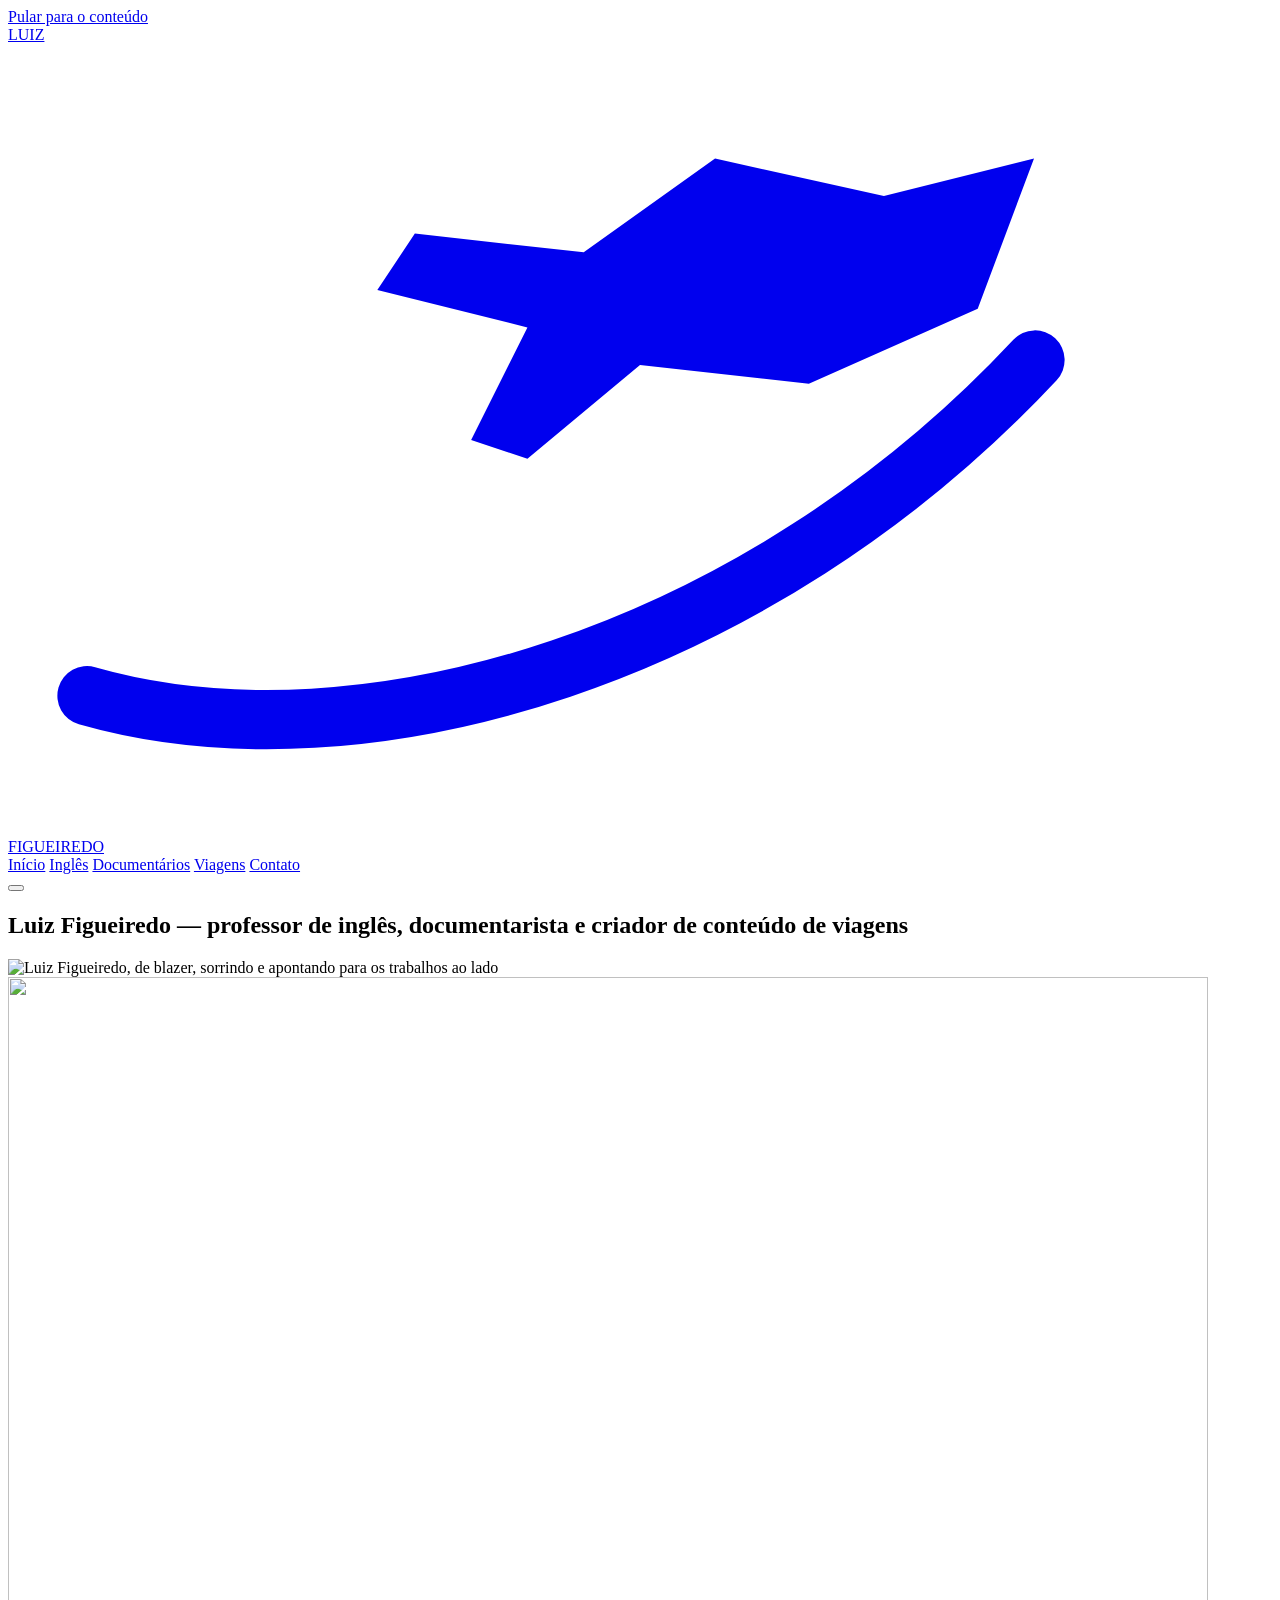
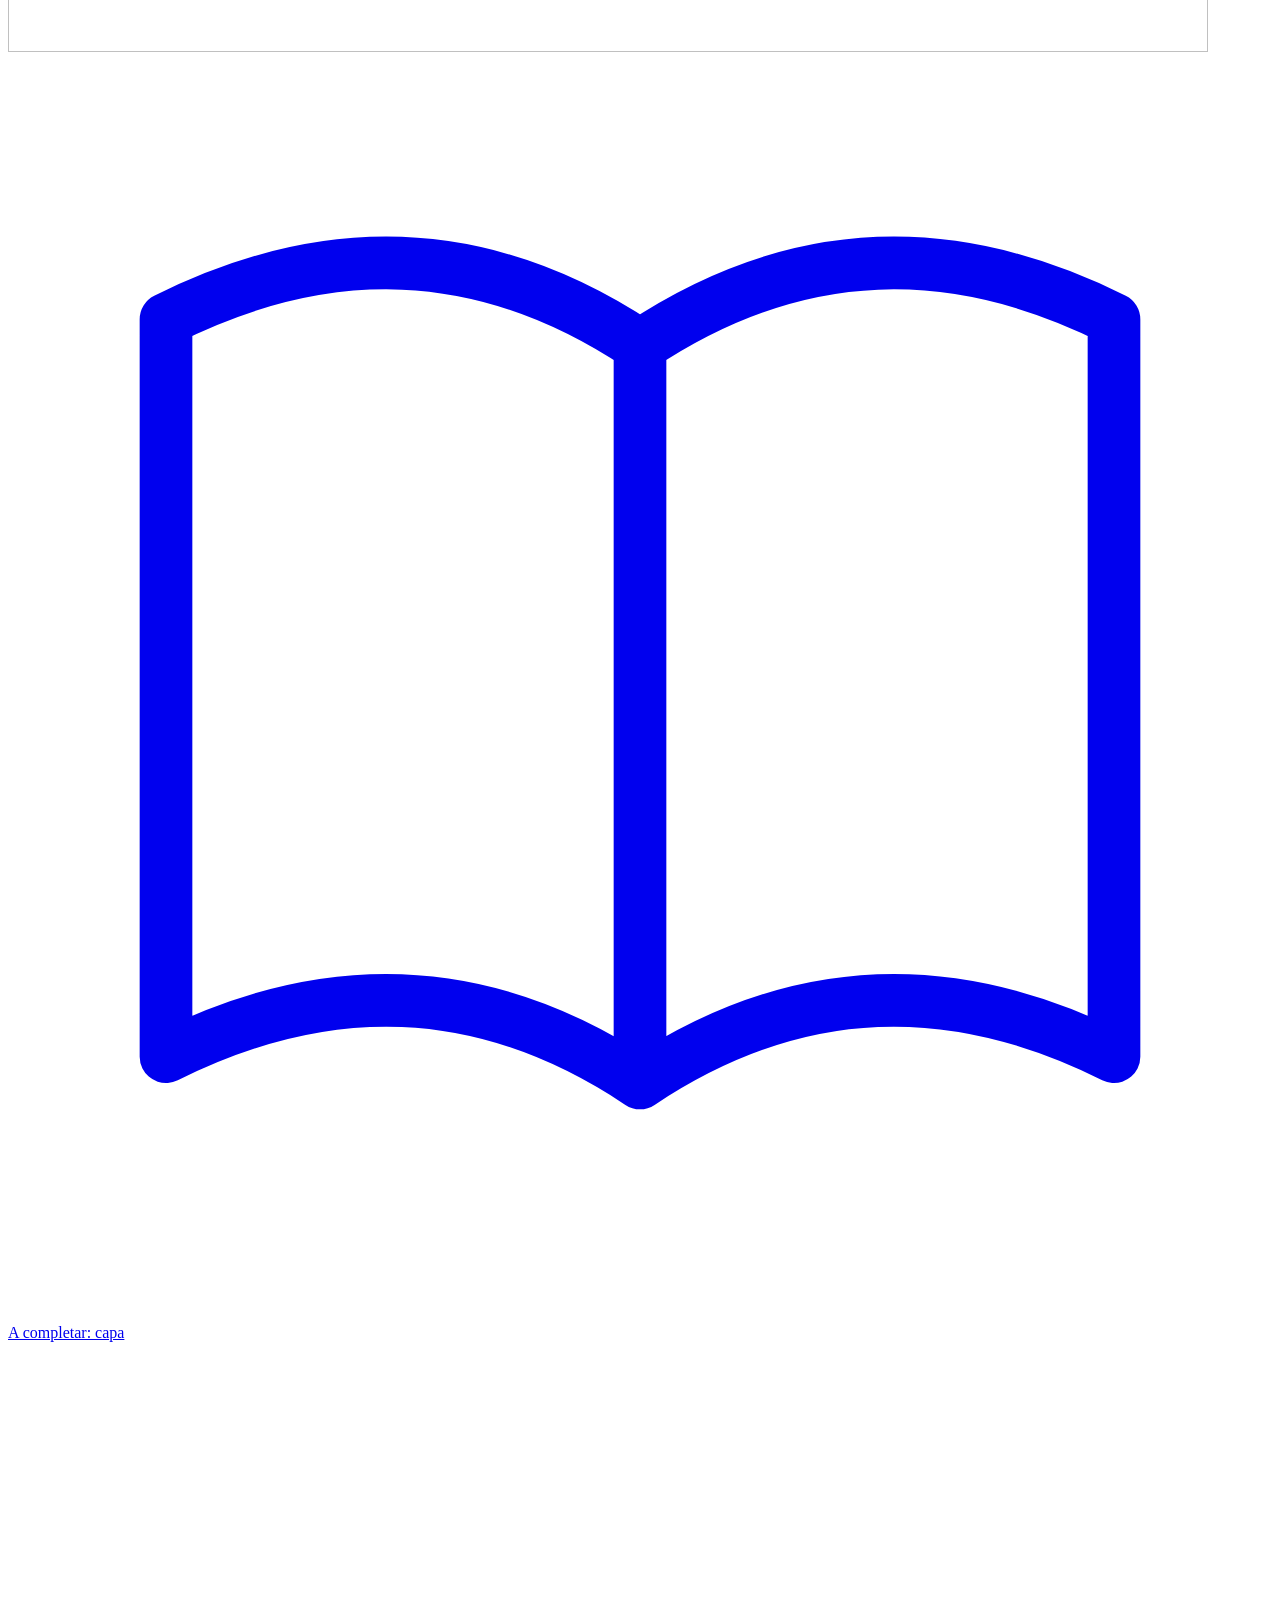
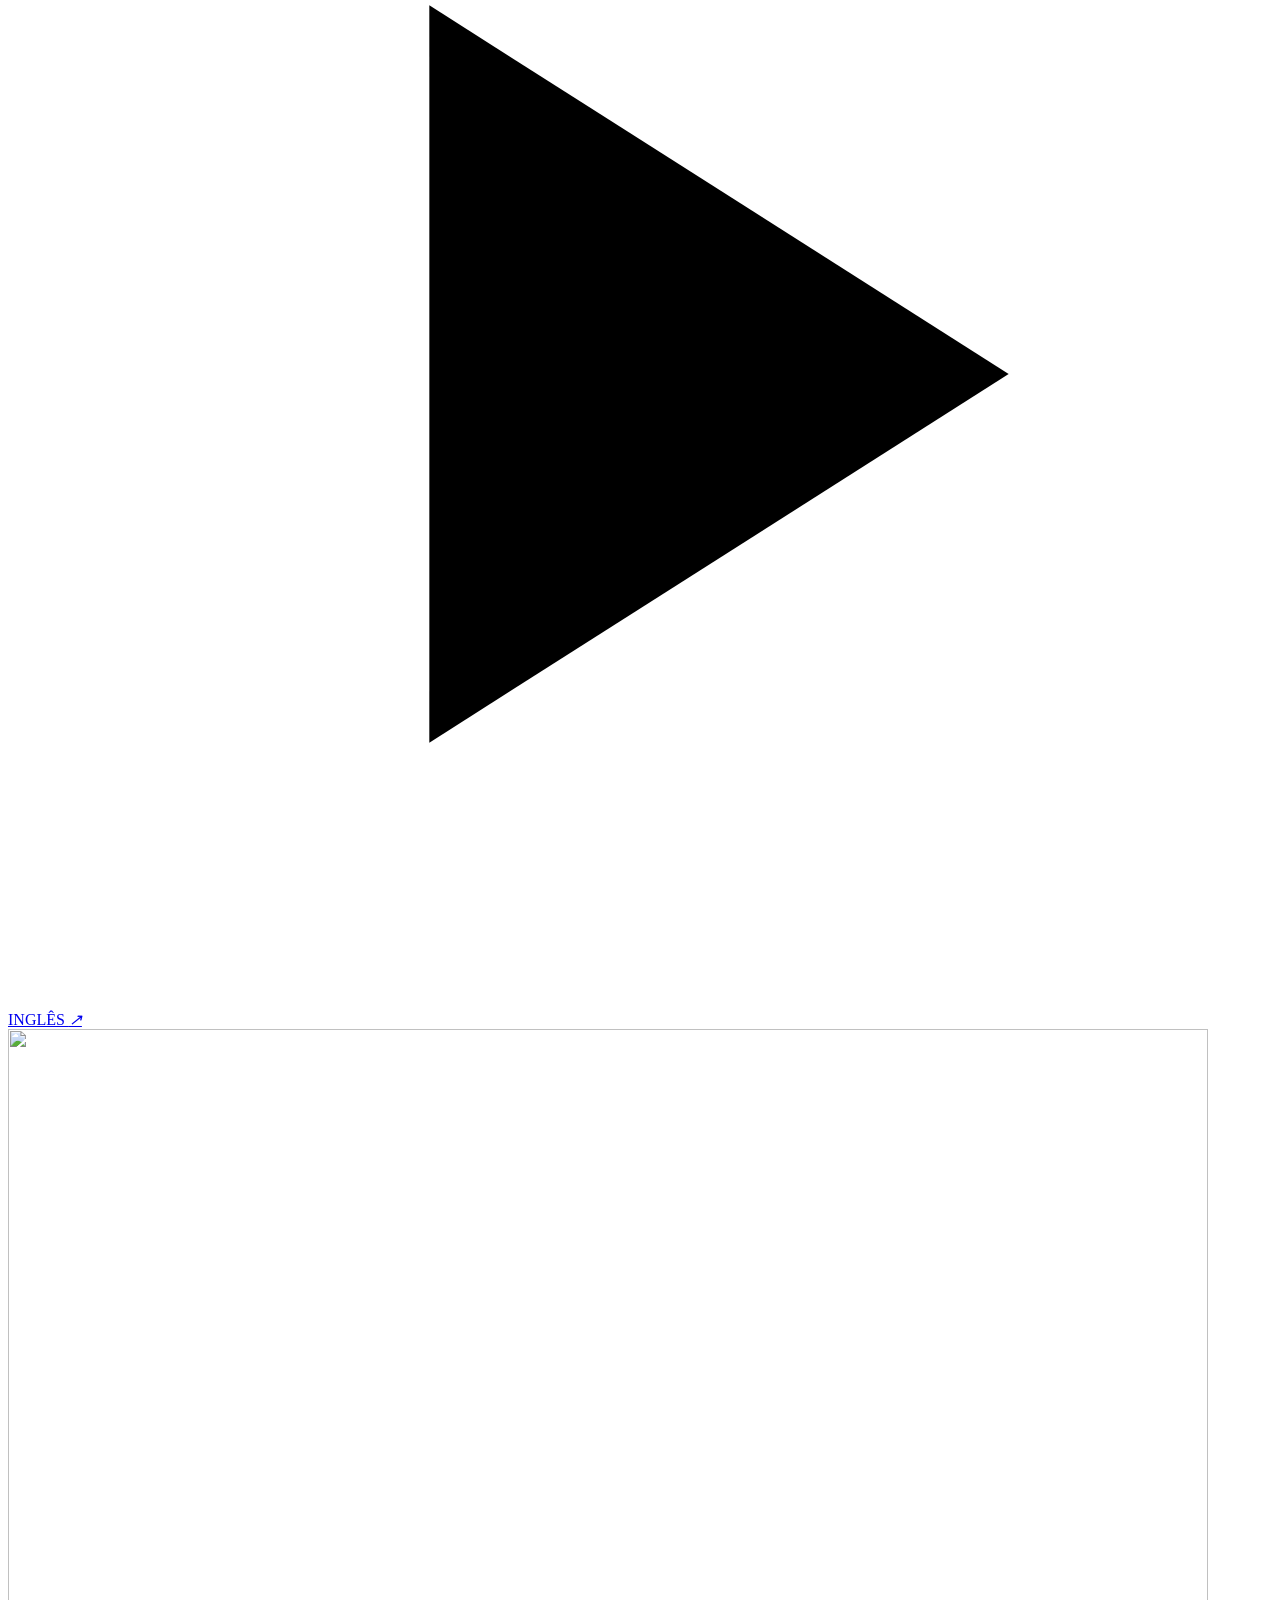
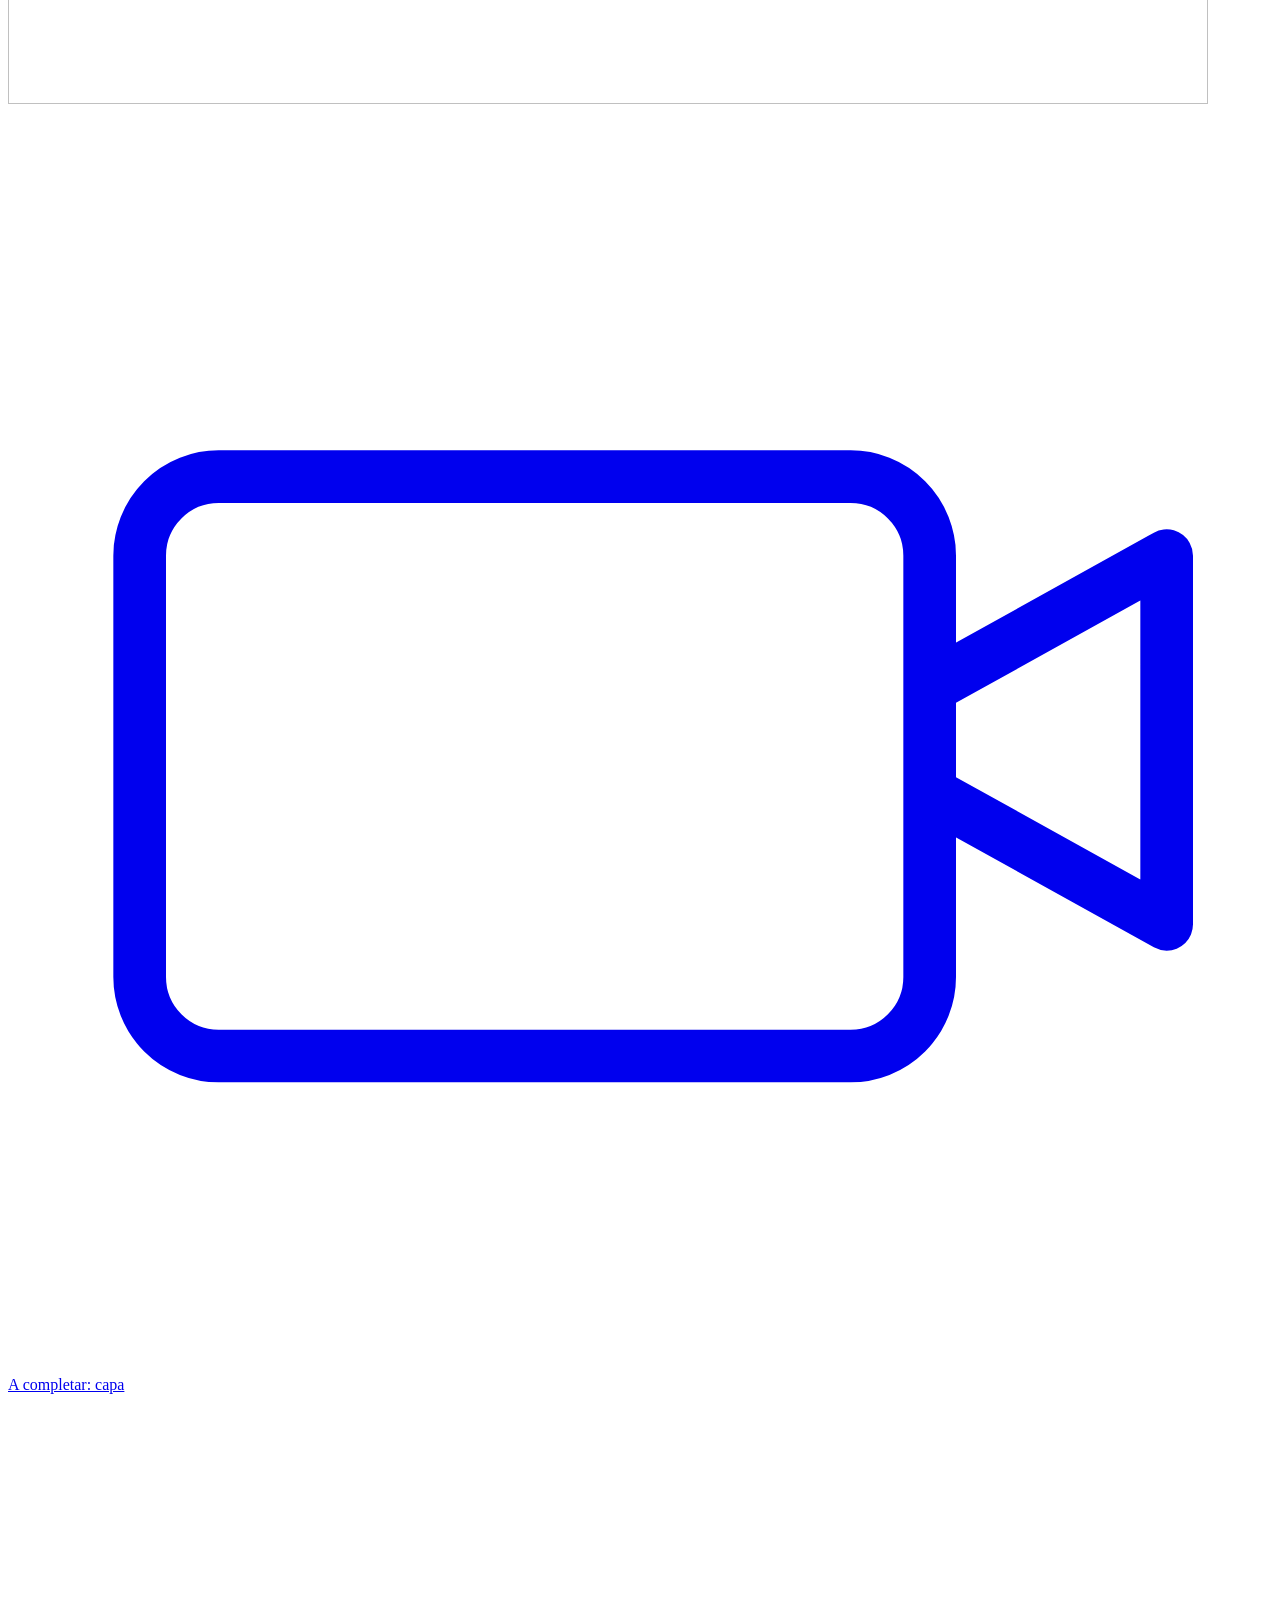
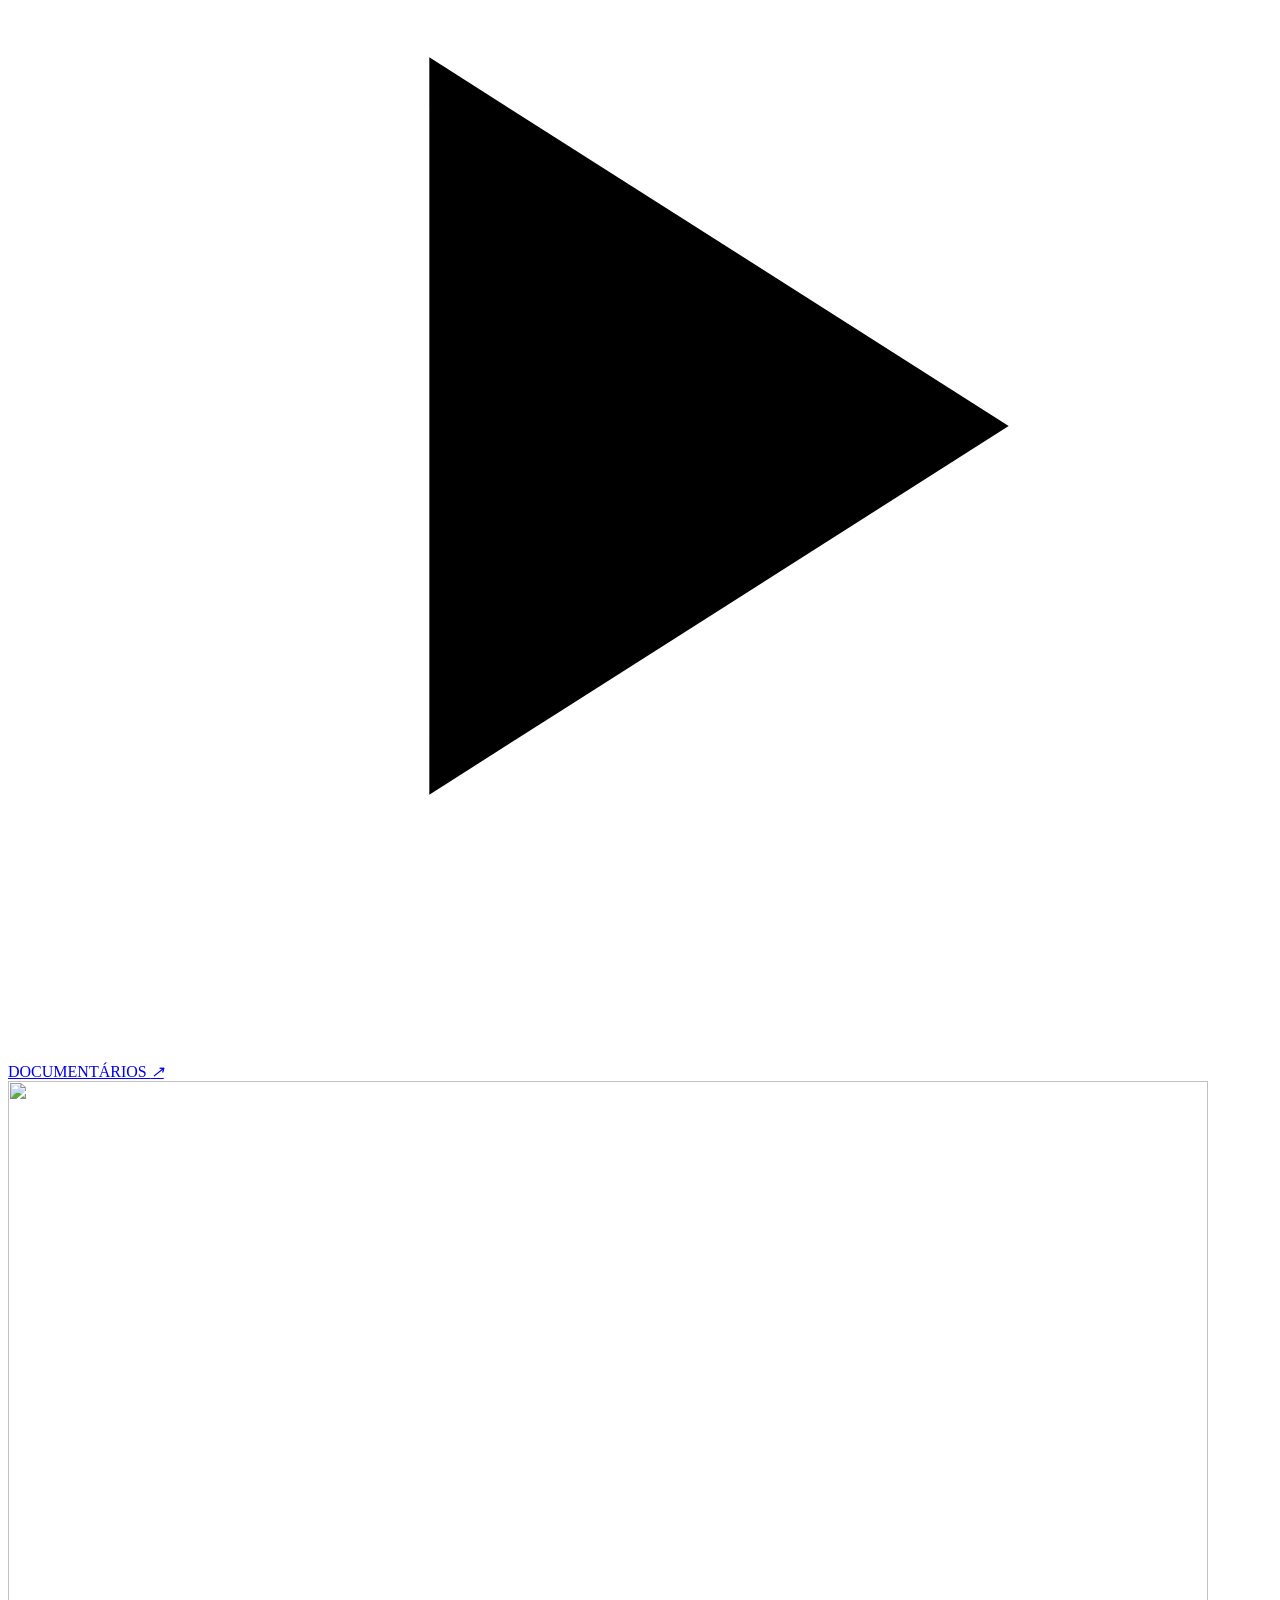
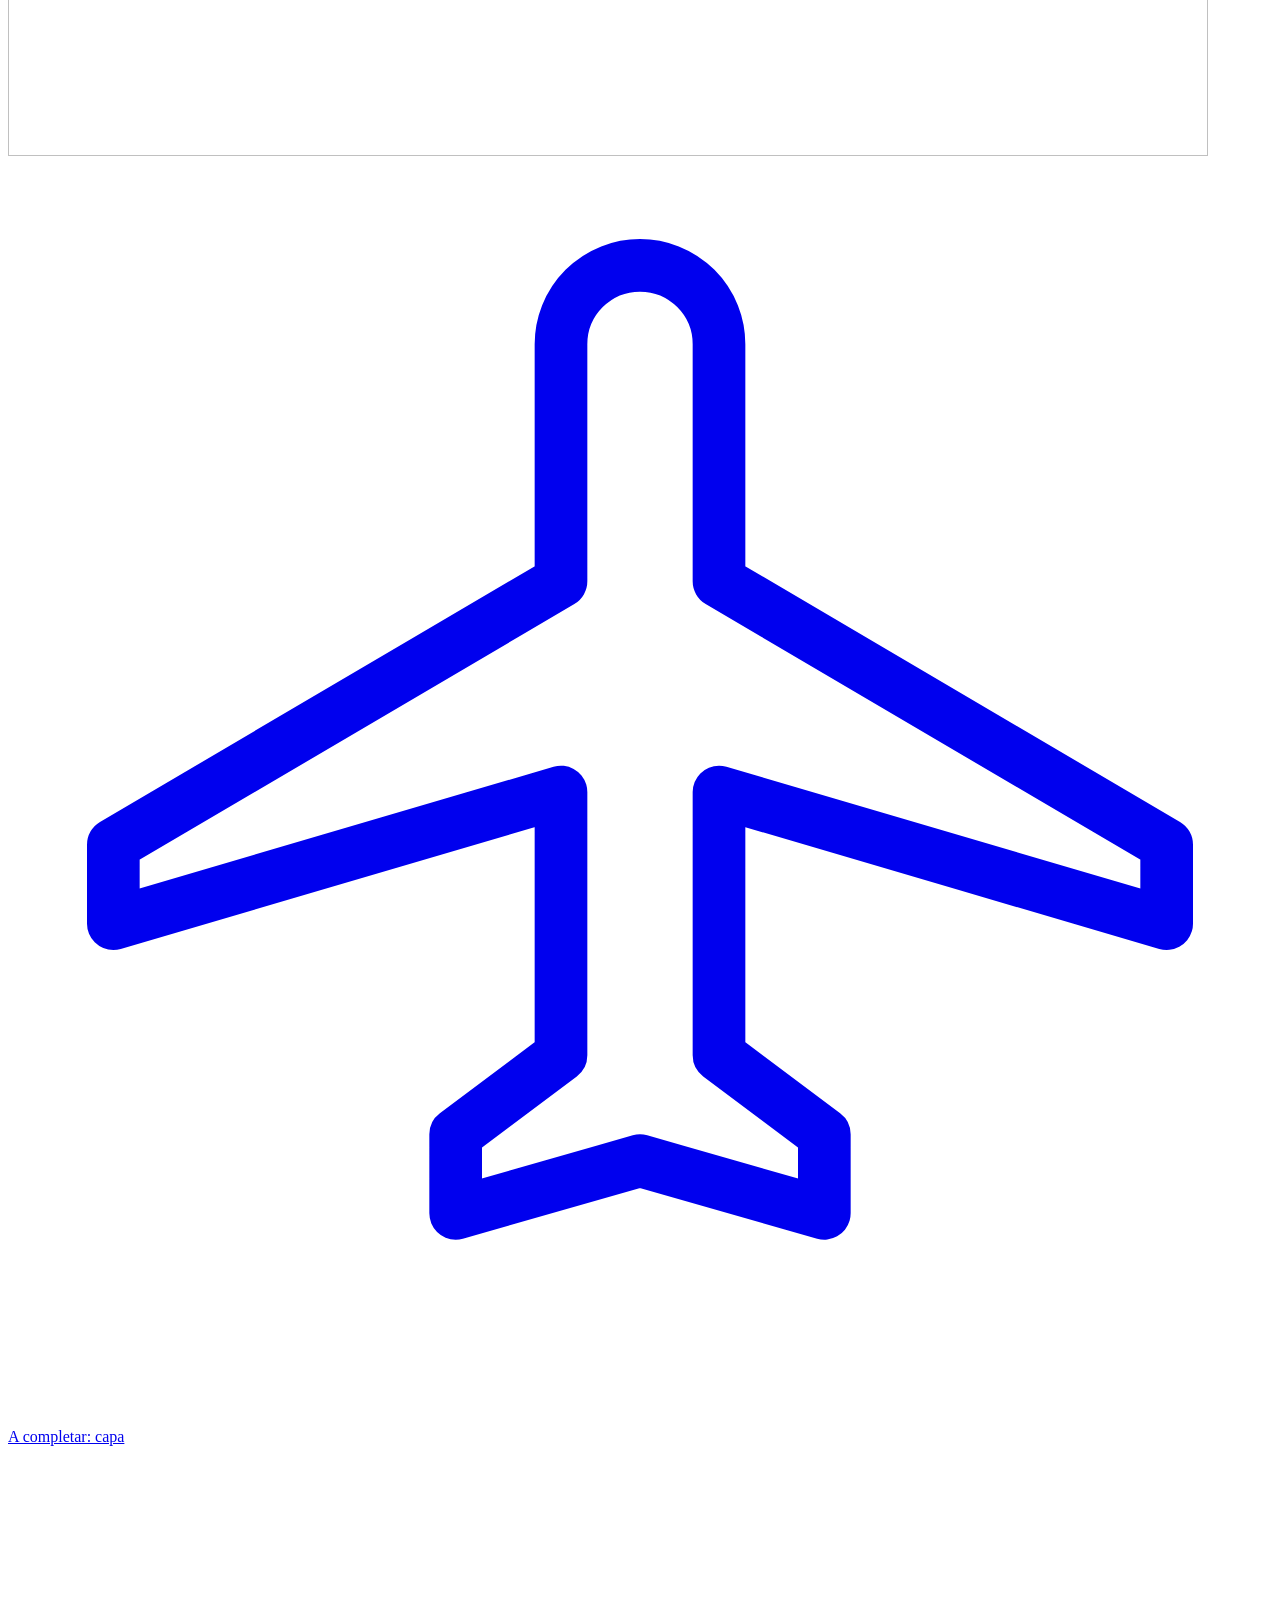
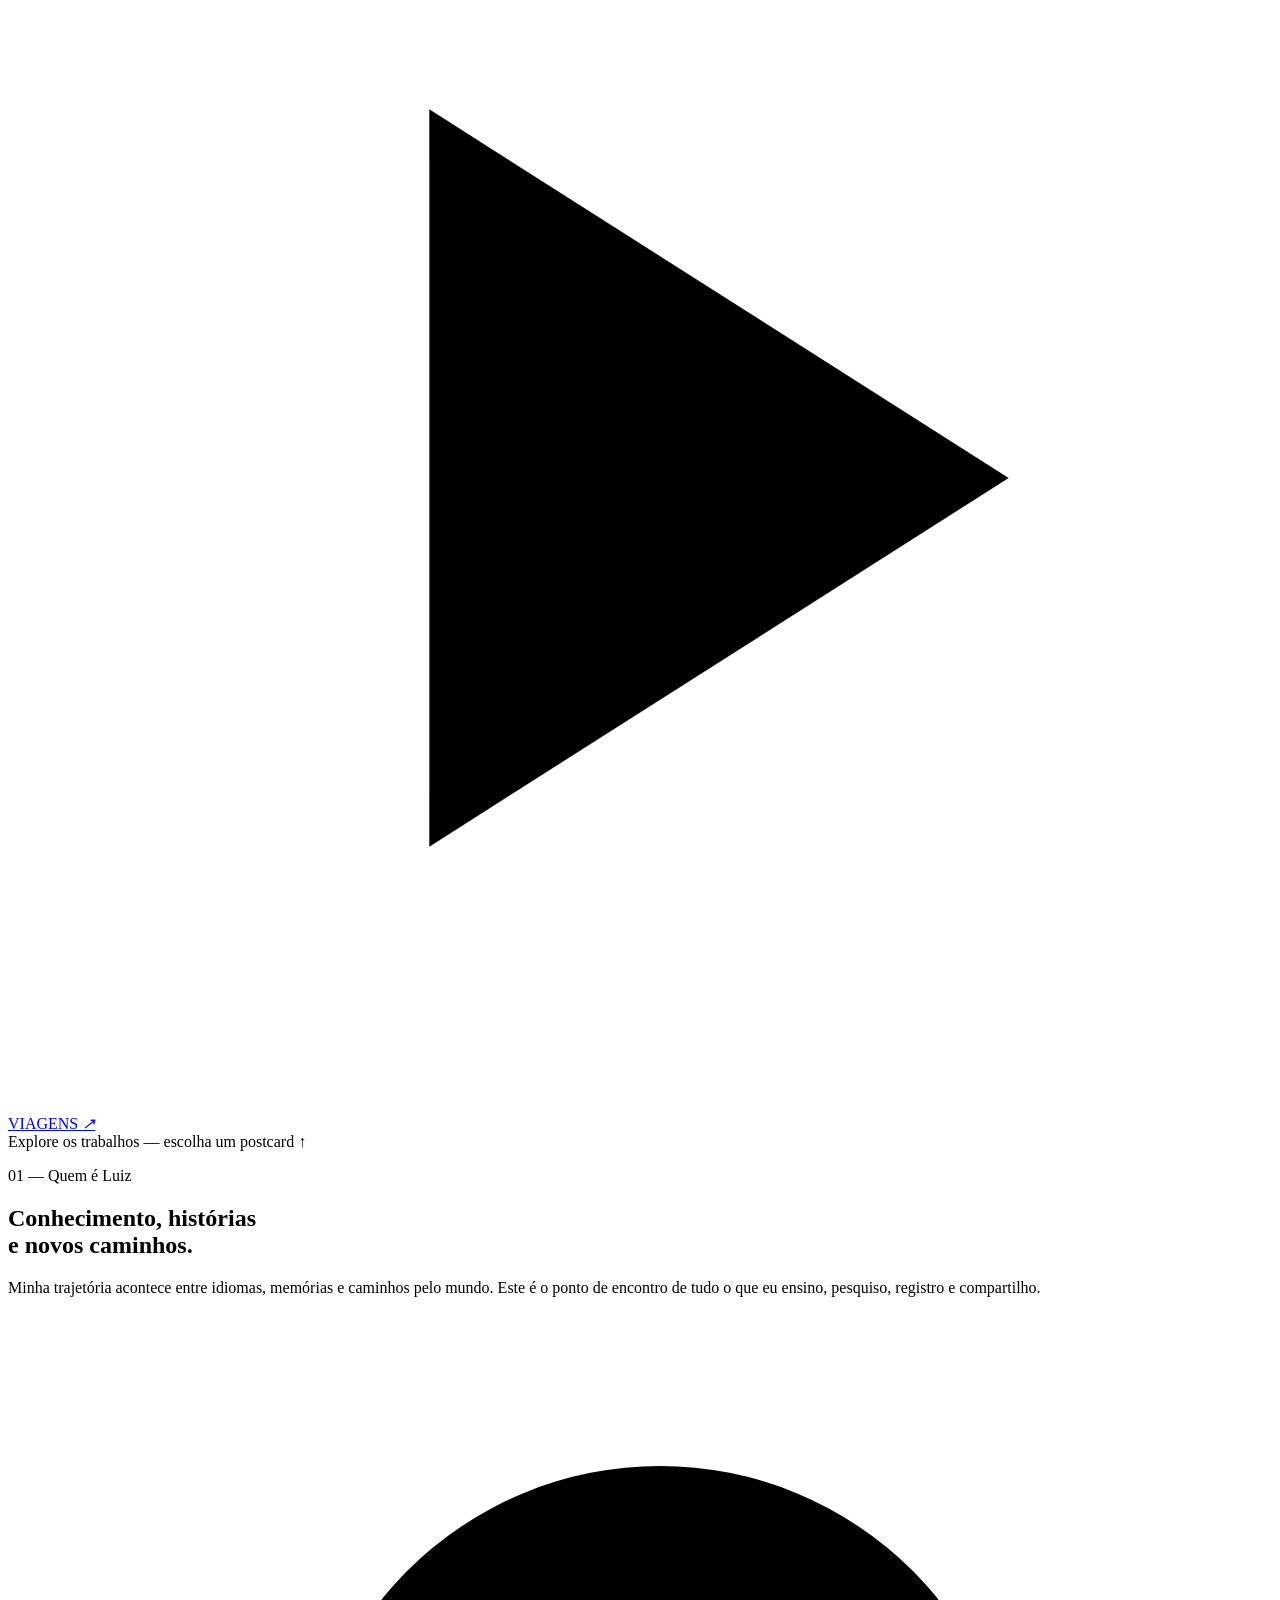
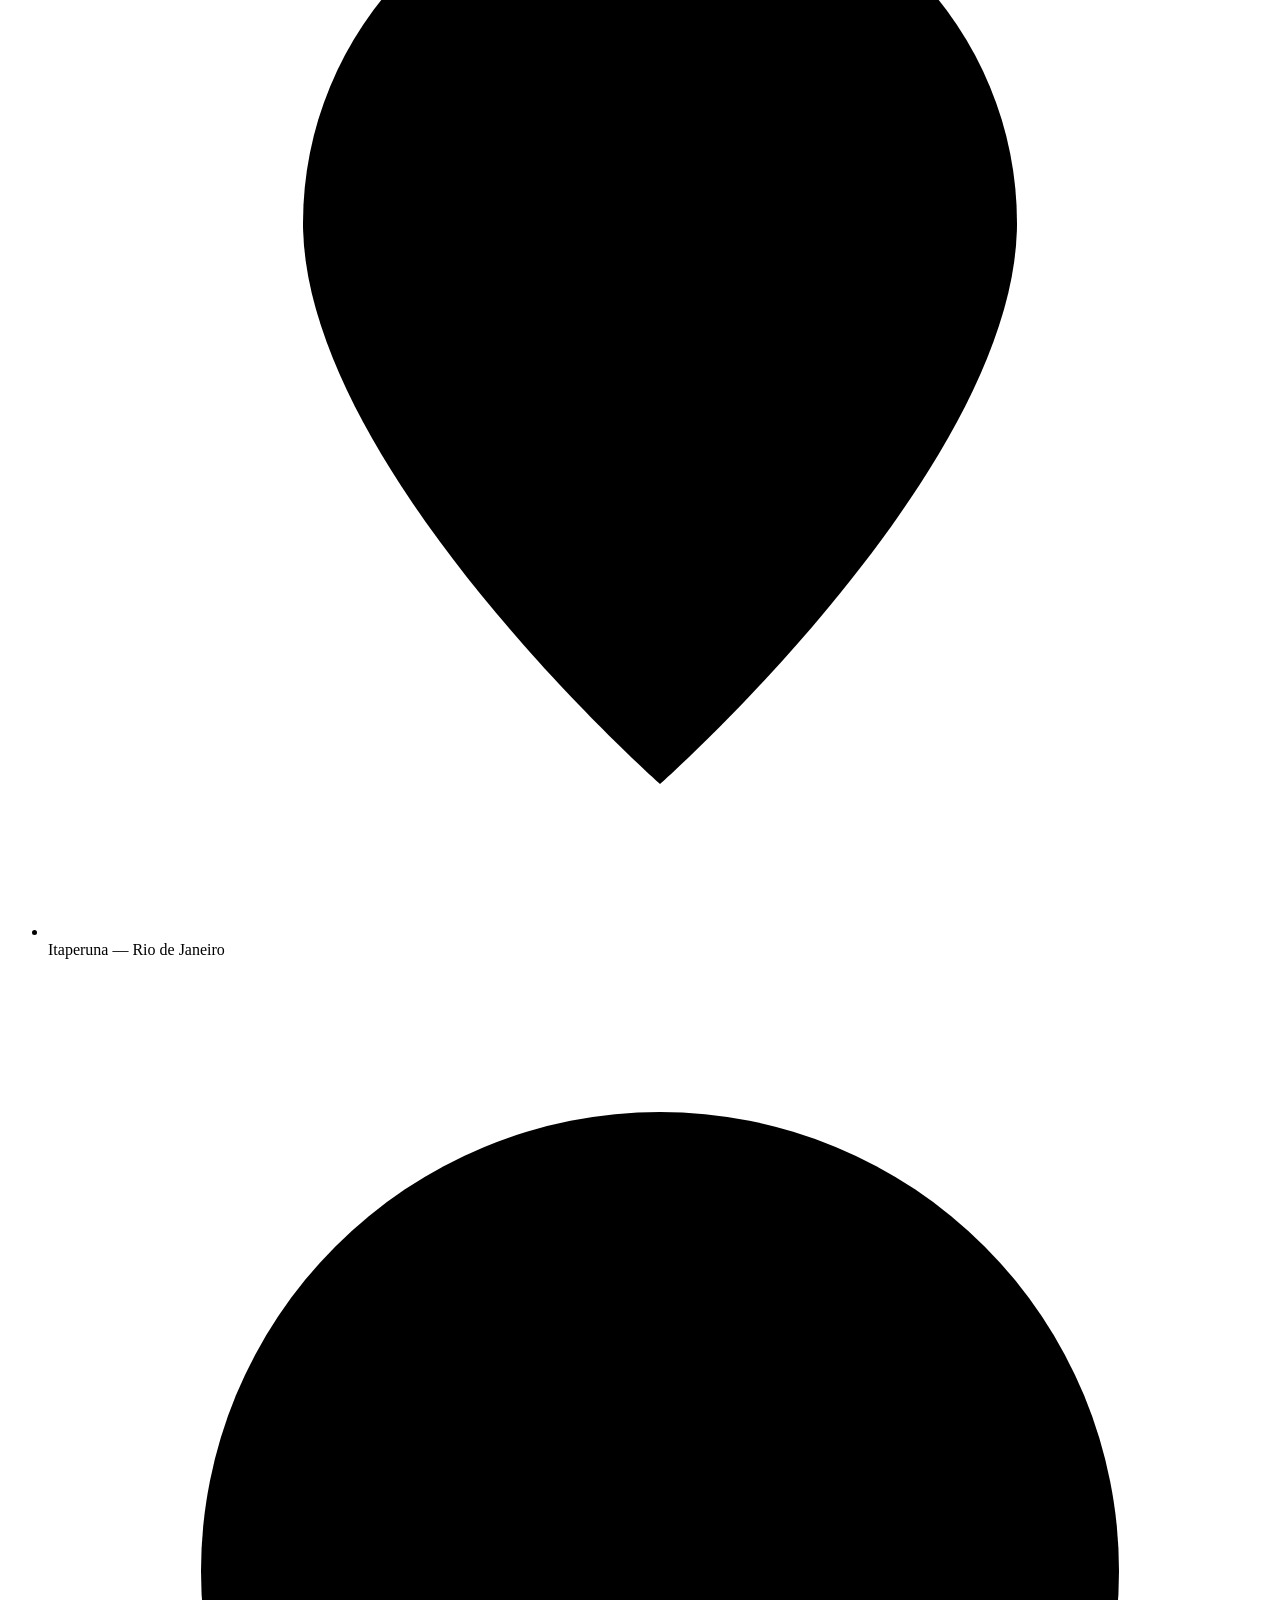
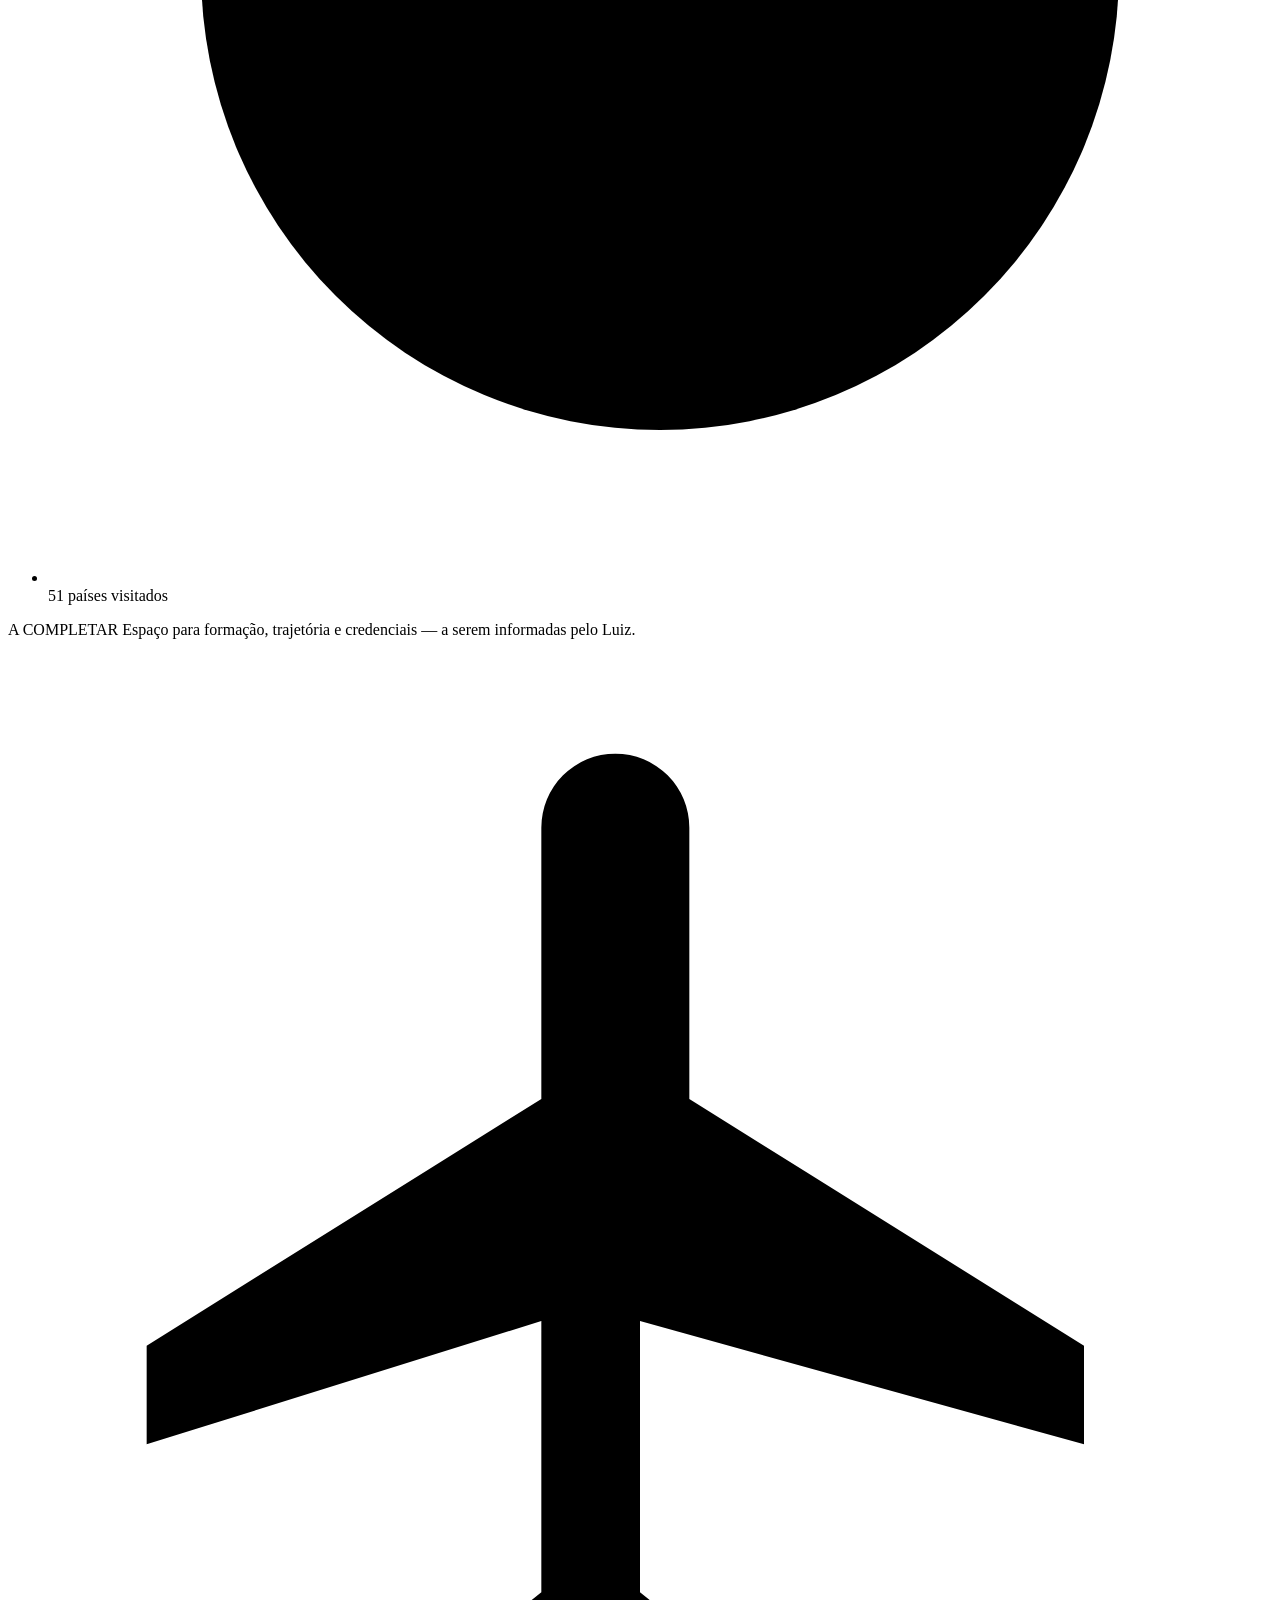
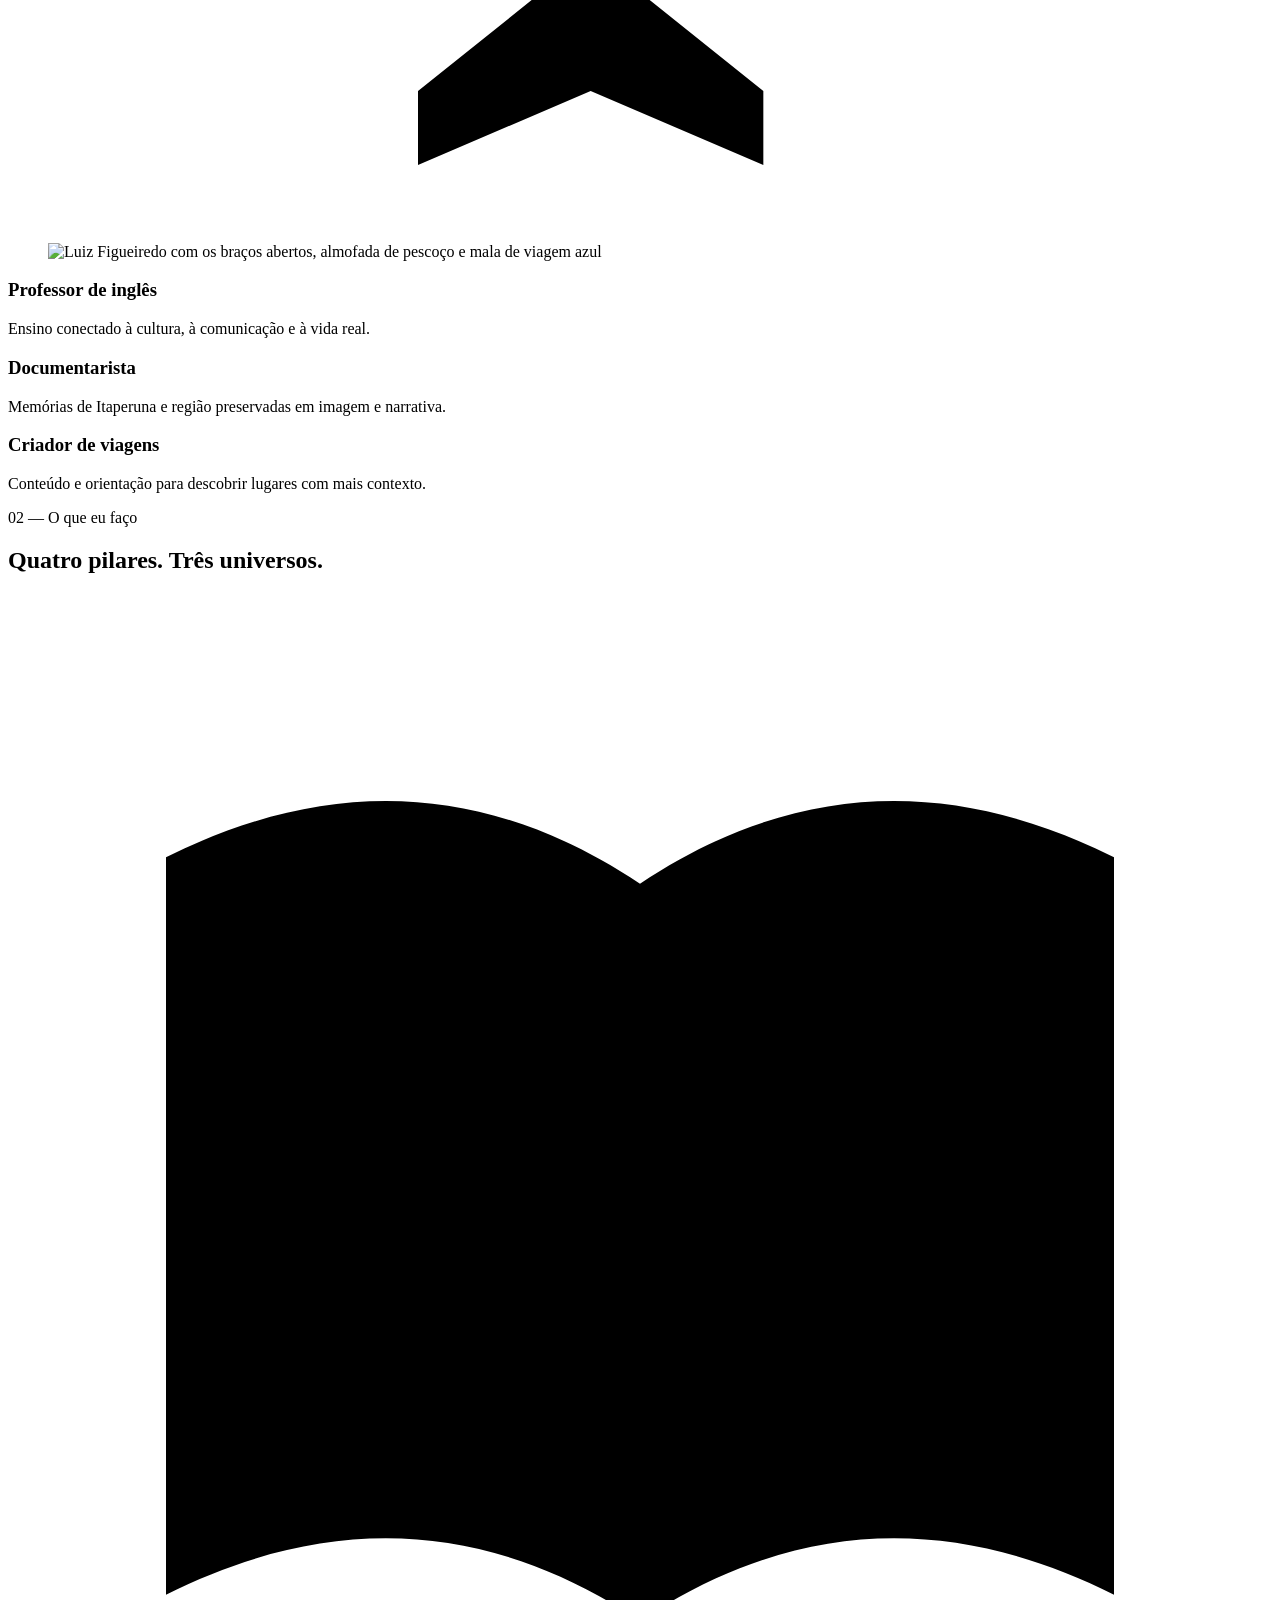
==== index.html @ 8c9ff828 "Add files via upload" ====
<!DOCTYPE html>
<html lang="pt-BR">
<head>
  <meta charset="UTF-8">
  <meta name="viewport" content="width=device-width, initial-scale=1">
  <title>Luiz Figueiredo — Professor de inglês, documentarista e viajante</title>
  <meta name="description" content="Luiz Figueiredo, de Itaperuna (RJ): professor de inglês, documentarista de histórias da região, criador de vídeos de viagem e assistente de planejamento de viagens.">
  <meta name="theme-color" content="#2c2944">

  <!-- Compartilhamento (WhatsApp, Instagram, etc.) -->
  <meta property="og:type" content="website">
  <meta property="og:locale" content="pt_BR">
  <meta property="og:title" content="Luiz Figueiredo — Professor, contador de histórias e viajante curioso">
  <meta property="og:description" content="Inglês, documentários históricos de Itaperuna e viagens: tudo em um só lugar.">
  <!-- A COMPLETAR: quando o site tiver endereço, adicionar og:url e og:image (imagem 1200x630) -->

  <link rel="icon" href="assets/img/favicon.svg" type="image/svg+xml">
  <link rel="preload" href="assets/fonts/playfair-display-latin-wght-normal.woff2" as="font" type="font/woff2" crossorigin>
  <link rel="preload" href="assets/fonts/inter-latin-wght-normal.woff2" as="font" type="font/woff2" crossorigin>
  <link rel="stylesheet" href="css/style.css">
</head>
<body>
  <a class="skip-link" href="#conteudo">Pular para o conteúdo</a>

  <!-- ===================== CABEÇALHO ===================== -->
  <header class="site-header" id="topo">
    <div class="site-header__inner">
      <a class="brand" href="index.html" aria-label="Luiz Figueiredo — Viagens e Dicas, página inicial">
        <!-- LOGO PROVISÓRIA (texto). Quando o arquivo original chegar, trocar este bloco por:
             <img src="assets/img/logo.svg" alt="Luiz Figueiredo — Viagens e Dicas" height="44"> -->
        <span class="brand__word">LUIZ</span>
        <svg class="brand__plane" viewBox="0 0 64 40" aria-hidden="true">
          <path d="M4 33c14 4 34-2 48-17" fill="none" stroke="currentColor" stroke-width="3" stroke-linecap="round"/>
          <path d="M53 6l8-2-3 8-9 4-9-1-6 5-3-1 3-6-8-2 2-3 9 1 7-5z" fill="currentColor" transform="translate(-6 2) scale(.95)"/>
        </svg>
        <span class="brand__word brand__word--2">FIGUEIREDO</span>
      </a>

      <nav class="nav" id="menu" aria-label="Principal">
        <a href="index.html" aria-current="page">Início</a>
        <a href="ingles.html">Inglês</a>
        <a href="documentarios.html">Documentários</a>
        <a href="viagens.html">Viagens</a>
        <a class="btn btn--sky nav__cta" href="#contato">Contato</a>
      </nav>

      <button class="nav-toggle" type="button" aria-expanded="false" aria-controls="menu" aria-label="Abrir menu">
        <span></span><span></span><span></span>
      </button>
    </div>
  </header>

  <main id="conteudo">

    <!-- ===================== HERO ===================== -->
    <section class="hero" aria-labelledby="hero-titulo">
      <h1 class="visually-hidden" id="hero-titulo">Luiz Figueiredo — professor de inglês, documentarista e criador de conteúdo de viagens</h1>

      <div class="hero__inner">
        <div class="hero__person">
          <img src="assets/img/luiz-apontando.webp" width="856" height="1023"
               alt="Luiz Figueiredo, de blazer, sorrindo e apontando para os trabalhos ao lado" fetchpriority="high">
        </div>

        <div class="postcards">
          <!-- POSTCARD 1 — INGLÊS -->
          <a class="postcard postcard--1" href="ingles.html" aria-label="Inglês e Idiomas — ver a página de aulas">
            <img class="postcard__bg" src="assets/img/postcard-1.webp" width="1200" height="675" alt="">
            <div class="postcard__photo">
              <!-- TROCAR: para usar uma foto/capa real, coloque <img src="assets/img/capa-ingles.jpg" alt=""> dentro de .thumb e apague o resto -->
              <div class="thumb thumb--ingles">
                <svg class="thumb__art" viewBox="0 0 48 48" aria-hidden="true"><path d="M6 10c6-3 12-3 18 1v28c-6-4-12-4-18-1V10zm36 0c-6-3-12-3-18 1v28c6-4 12-4 18-1V10z" fill="none" stroke="currentColor" stroke-width="2" stroke-linejoin="round"/></svg>
                <span class="thumb__todo">A completar: capa</span>
                <span class="thumb__play" aria-hidden="true"><svg viewBox="0 0 24 24"><path d="M8 5v14l11-7z"/></svg></span>
                <span class="thumb__tag">INGLÊS <i aria-hidden="true">↗</i></span>
              </div>
            </div>
          </a>

          <!-- POSTCARD 2 — DOCUMENTÁRIOS -->
          <a class="postcard postcard--2" href="documentarios.html" aria-label="Documentários Históricos — ver a página de documentários">
            <img class="postcard__bg" src="assets/img/postcard-2.webp" width="1200" height="675" alt="">
            <div class="postcard__photo">
              <div class="thumb thumb--docs">
                <svg class="thumb__art" viewBox="0 0 48 48" aria-hidden="true"><rect x="5" y="14" width="30" height="22" rx="3" fill="none" stroke="currentColor" stroke-width="2"/><path d="M35 22l9-5v14l-9-5" fill="none" stroke="currentColor" stroke-width="2" stroke-linejoin="round"/></svg>
                <span class="thumb__todo">A completar: capa</span>
                <span class="thumb__play" aria-hidden="true"><svg viewBox="0 0 24 24"><path d="M8 5v14l11-7z"/></svg></span>
                <span class="thumb__tag">DOCUMENTÁRIOS <i aria-hidden="true">↗</i></span>
              </div>
            </div>
          </a>

          <!-- POSTCARD 3 — VIAGENS -->
          <a class="postcard postcard--3" href="viagens.html" aria-label="Viagens e Dicas — ver a página de viagens">
            <img class="postcard__bg" src="assets/img/postcard-3.webp" width="1200" height="675" alt="">
            <div class="postcard__photo">
              <div class="thumb thumb--viagens">
                <svg class="thumb__art" viewBox="0 0 48 48" aria-hidden="true"><path d="M44 29v-3L27 16V7a3 3 0 0 0-6 0v9L4 26v3l17-5v10l-4 3v3l7-2 7 2v-3l-4-3V24z" fill="none" stroke="currentColor" stroke-width="2" stroke-linejoin="round"/></svg>
                <span class="thumb__todo">A completar: capa</span>
                <span class="thumb__play" aria-hidden="true"><svg viewBox="0 0 24 24"><path d="M8 5v14l11-7z"/></svg></span>
                <span class="thumb__tag">VIAGENS <i aria-hidden="true">↗</i></span>
              </div>
            </div>
          </a>
        </div>
      </div>
    </section>

    <div class="explore-bar" role="note">Explore os trabalhos — escolha um postcard <span aria-hidden="true">↑</span></div>

    <!-- ===================== SOBRE ===================== -->
    <section class="about" id="sobre" aria-labelledby="sobre-titulo">
      <div class="container about__grid">
        <div class="about__text reveal">
          <p class="eyebrow">01 — Quem é Luiz</p>
          <h2 class="display" id="sobre-titulo">Conhecimento, histórias <br>e novos caminhos.</h2>
          <p class="lead">Minha trajetória acontece entre idiomas, memórias e caminhos pelo mundo. Este é o ponto de encontro de tudo o que eu ensino, pesquiso, registro e compartilho.</p>

          <ul class="chips">
            <li class="chip">
              <svg viewBox="0 0 24 24" aria-hidden="true"><path d="M12 21s-7-6.2-7-11a7 7 0 0 1 14 0c0 4.8-7 11-7 11z"/><circle cx="12" cy="10" r="2.5"/></svg>
              Itaperuna — Rio de Janeiro
            </li>
            <!-- Dado da bio do Linktree do Luiz. Confirmar se o número continua atual. -->
            <li class="chip">
              <svg viewBox="0 0 24 24" aria-hidden="true"><circle cx="12" cy="12" r="9"/><path d="M3 12h18M12 3c3 3.2 3 14.8 0 18M12 3c-3 3.2-3 14.8 0 18"/></svg>
              51 países visitados
            </li>
          </ul>

          <div class="tbd">
            <span class="tbd__tag">A COMPLETAR</span>
            Espaço para formação, trajetória e credenciais — a serem informadas pelo Luiz.
          </div>
        </div>

        <figure class="portrait reveal">
          <span class="portrait__orbit" aria-hidden="true"></span>
          <svg class="portrait__plane" viewBox="0 0 24 24" aria-hidden="true"><path d="M21 16v-2l-8-5V3.5a1.5 1.5 0 0 0-3 0V9l-8 5v2l8-2.5V19l-2.5 2v1.5L11 21l3.5 1.5V21L12 19v-5.5l9 2.5z"/></svg>
          <span class="portrait__dot" aria-hidden="true"></span>
          <img class="portrait__img" src="assets/img/luiz-viagem.webp" width="400" height="400"
               alt="Luiz Figueiredo com os braços abertos, almofada de pescoço e mala de viagem azul" loading="lazy">
        </figure>
      </div>

      <div class="container roles reveal">
        <div>
          <h3>Professor de inglês</h3>
          <p>Ensino conectado à cultura, à comunicação e à vida real.</p>
        </div>
        <div>
          <h3>Documentarista</h3>
          <p>Memórias de Itaperuna e região preservadas em imagem e narrativa.</p>
        </div>
        <div>
          <h3>Criador de viagens</h3>
          <p>Conteúdo e orientação para descobrir lugares com mais contexto.</p>
        </div>
      </div>
    </section>

    <!-- ===================== PILARES ===================== -->
    <section class="pillars" id="pilares" aria-labelledby="pilares-titulo">
      <div class="container">
        <div class="section-head reveal">
          <p class="eyebrow">02 — O que eu faço</p>
          <h2 class="display display--sm" id="pilares-titulo">Quatro pilares. Três universos.</h2>
        </div>

        <div class="pillars__grid">
          <article class="pillar reveal">
            <span class="pillar__icon" aria-hidden="true">
              <svg viewBox="0 0 48 48"><path d="M6 10c6-3 12-3 18 1v28c-6-4-12-4-18-1V10zm36 0c-6-3-12-3-18 1v28c6-4 12-4 18-1V10z"/></svg>
            </span>
            <h3>Professor de Inglês</h3>
            <p>Aulas construídas em torno dos objetivos e da vida real de cada aluno.</p>
            <a class="btn btn--primary btn--sm" href="ingles.html">Entrar no site de Inglês</a>
          </article>

          <article class="pillar reveal">
            <span class="pillar__icon" aria-hidden="true">
              <svg viewBox="0 0 48 48"><rect x="5" y="14" width="30" height="22" rx="3"/><path d="M35 22l9-5v14l-9-5"/></svg>
            </span>
            <h3>Documentários Históricos</h3>
            <p>Histórias e personagens da região de Itaperuna registrados para continuar vivos.</p>
            <a class="btn btn--primary btn--sm" href="documentarios.html">Explorar os documentários</a>
          </article>

          <article class="pillar reveal">
            <span class="pillar__icon" aria-hidden="true">
              <svg viewBox="0 0 48 48"><rect x="4" y="9" width="40" height="30" rx="8"/><path d="M20 18l11 6-11 6z"/></svg>
            </span>
            <h3>Viagens no YouTube</h3>
            <p>Destinos, descobertas e experiências compartilhadas em vídeo.</p>
            <a class="btn btn--primary btn--sm" href="viagens.html#videos">Conhecer o canal de viagens</a>
          </article>

          <article class="pillar reveal">
            <span class="pillar__icon" aria-hidden="true">
              <svg viewBox="0 0 48 48"><circle cx="24" cy="24" r="18"/><path d="M31 17l-5 14-8 2 5-14z"/></svg>
            </span>
            <h3>Assistência de Viagem</h3>
            <p>Apoio para transformar uma ideia de viagem em um plano claro e possível.</p>
            <a class="btn btn--primary btn--sm" href="viagens.html#assistencia">Conhecer a assistência</a>
          </article>
        </div>
      </div>
    </section>

    <!-- ===================== CITAÇÃO ===================== -->
    <section class="statement" aria-label="O que conecta tudo">
      <div class="container reveal">
        <p class="eyebrow eyebrow--light">O que conecta tudo</p>
        <blockquote class="statement__quote">“Ensinar uma língua, registrar uma memória e conhecer um lugar são formas diferentes de se aproximar do mundo.”</blockquote>
        <span class="statement__line" aria-hidden="true"></span>
      </div>
    </section>

    <!-- ===================== CONTATO ===================== -->
    <section class="contact" id="contato" aria-labelledby="contato-titulo">
      <div class="container reveal">
        <p class="eyebrow eyebrow--light">Depois de explorar</p>
        <h2 class="display display--light" id="contato-titulo">Vamos conversar?</h2>
        <p class="contact__text">Para aulas, projetos documentais ou orientação de viagem, entre em contato com o Luiz.</p>

        <div class="contact__actions">
          <a class="btn btn--sky" href="https://linktr.ee/luizfigueiredoviagens" target="_blank" rel="noopener">Ver todos os meus links <span aria-hidden="true">↗</span></a>
        </div>

        <!-- Cada canal vira link quando o dado chegar. Exemplo:
             <a class="channel" href="https://wa.me/55DDDNUMERO">…</a>  (troque <div> por <a> e apague a etiqueta A COMPLETAR) -->
        <div class="channels">
          <div class="channel">
            <svg viewBox="0 0 24 24" aria-hidden="true"><path d="M21 11.5a8.5 8.5 0 0 1-12.4 7.5L3 20l1.1-5.4A8.5 8.5 0 1 1 21 11.5z"/></svg>
            WhatsApp <span class="tbd__tag">A COMPLETAR</span>
          </div>
          <div class="channel">
            <svg viewBox="0 0 24 24" aria-hidden="true"><rect x="3" y="3" width="18" height="18" rx="5"/><circle cx="12" cy="12" r="4"/><circle cx="17.5" cy="6.5" r="1"/></svg>
            Instagram <span class="tbd__tag">A COMPLETAR</span>
          </div>
          <div class="channel">
            <svg viewBox="0 0 24 24" aria-hidden="true"><rect x="2" y="4" width="20" height="16" rx="2"/><path d="M2 6l10 7 10-7"/></svg>
            E-mail <span class="tbd__tag">A COMPLETAR</span>
          </div>
          <div class="channel">
            <svg viewBox="0 0 24 24" aria-hidden="true"><rect x="2" y="5" width="15" height="14" rx="2"/><path d="M17 9l5-3v12l-5-3"/></svg>
            YouTube <span class="tbd__tag">A COMPLETAR</span>
          </div>
        </div>
      </div>
    </section>
  </main>

  <!-- ===================== RODAPÉ ===================== -->
  <footer class="site-footer">
    <div class="container site-footer__inner">
      <a class="brand brand--footer" href="index.html" aria-label="Luiz Figueiredo — início">
        <span class="brand__word">LUIZ FIGUEIREDO</span>
        <span class="brand__sub">Viagens e Dicas</span>
      </a>
      <nav class="site-footer__nav" aria-label="Rodapé">
        <a href="index.html">Início</a>
        <a href="ingles.html">Inglês</a>
        <a href="documentarios.html">Documentários</a>
        <a href="viagens.html">Viagens</a>
        <a href="https://linktr.ee/luizfigueiredoviagens" target="_blank" rel="noopener">Redes sociais ↗</a>
      </nav>
    </div>
    <div class="container site-footer__legal">
      <small>© <span id="ano">2026</span> Luiz Figueiredo. Todos os direitos reservados.</small>
    </div>
  </footer>

  <script src="js/main.js" defer></script>
</body>
</html>
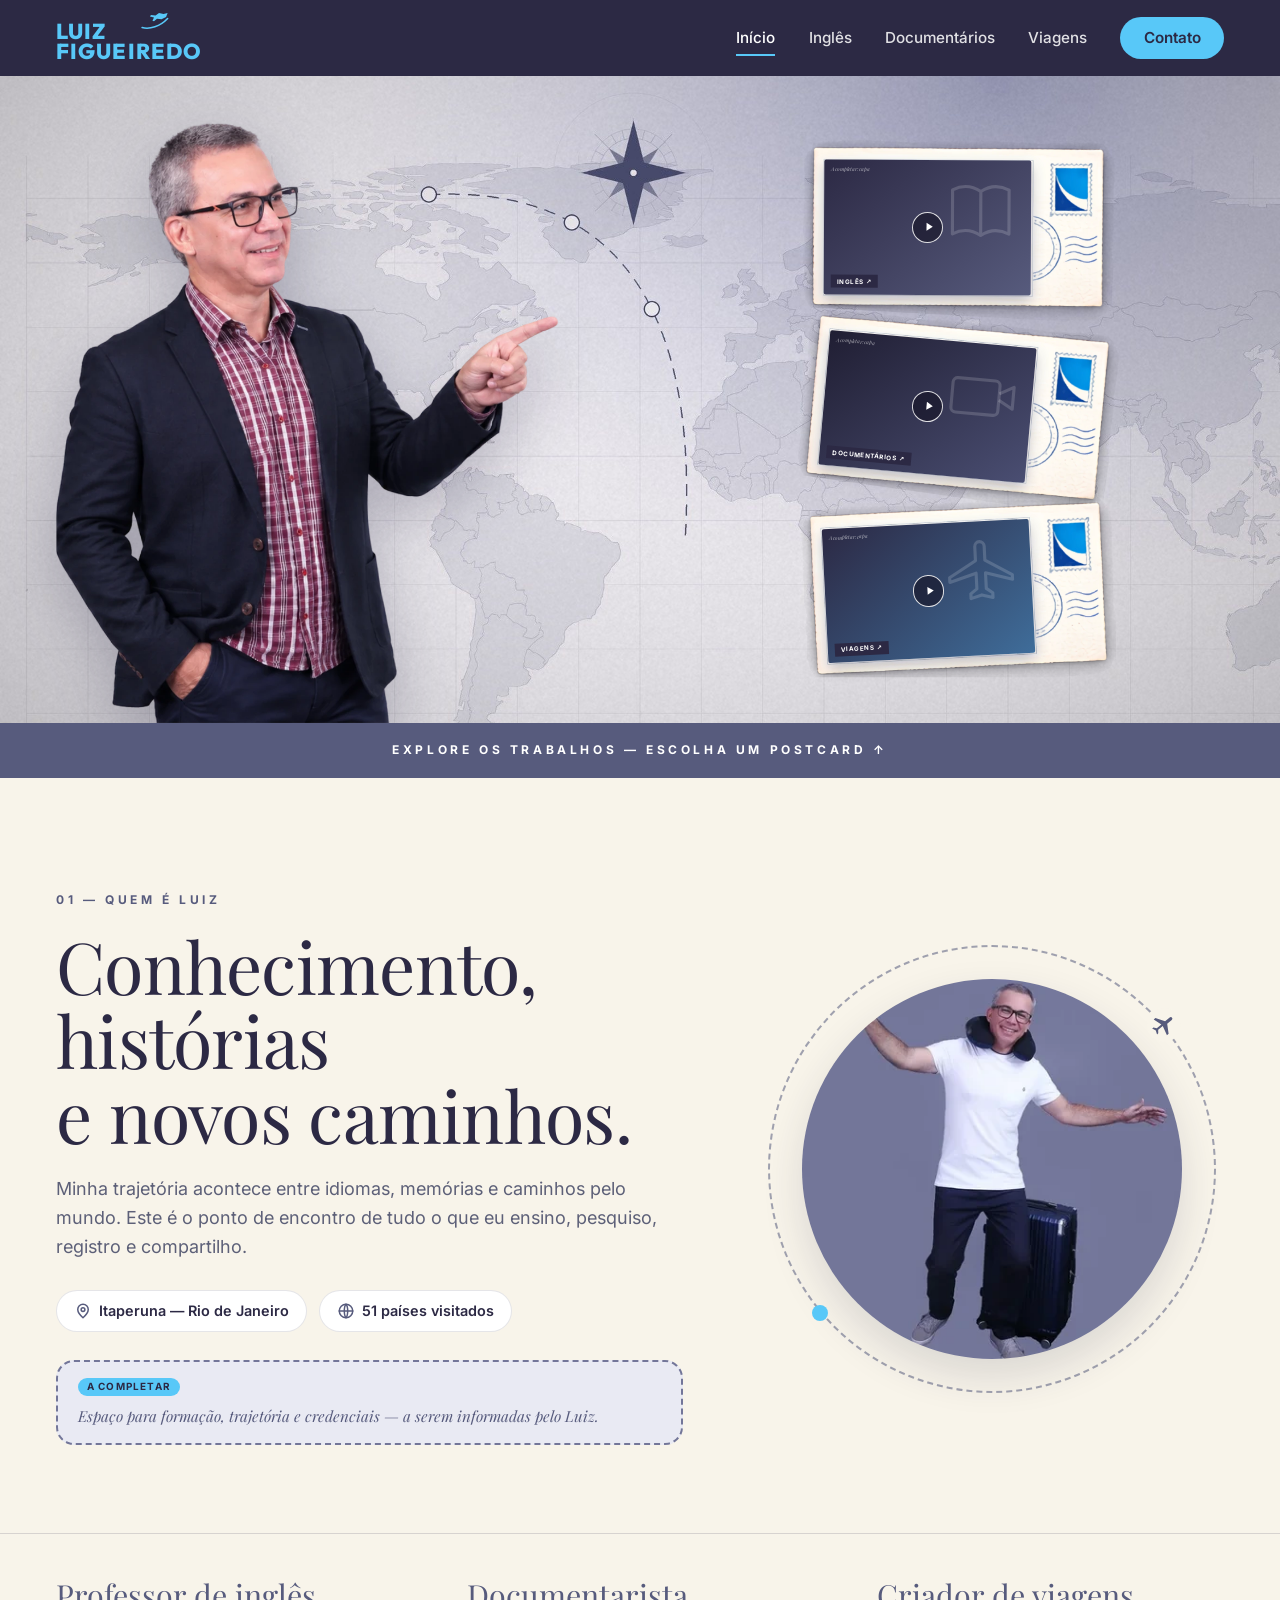
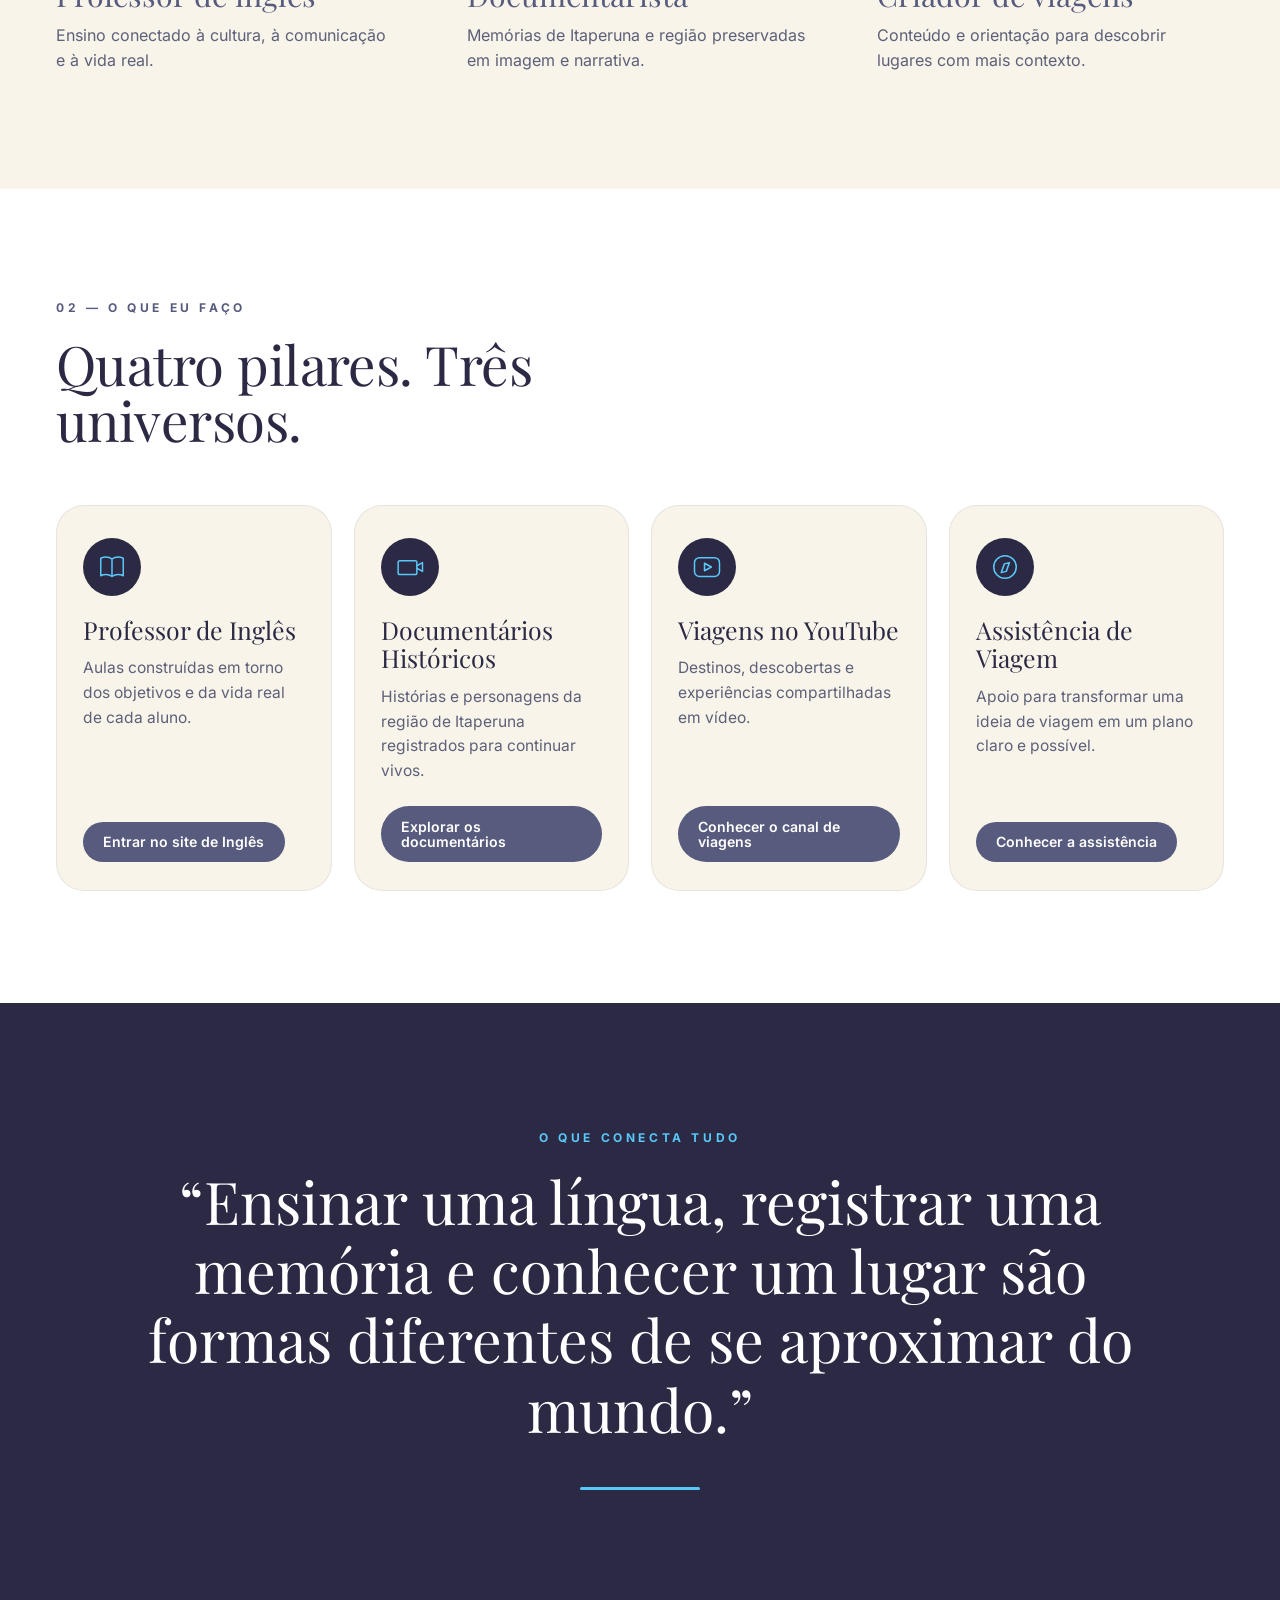
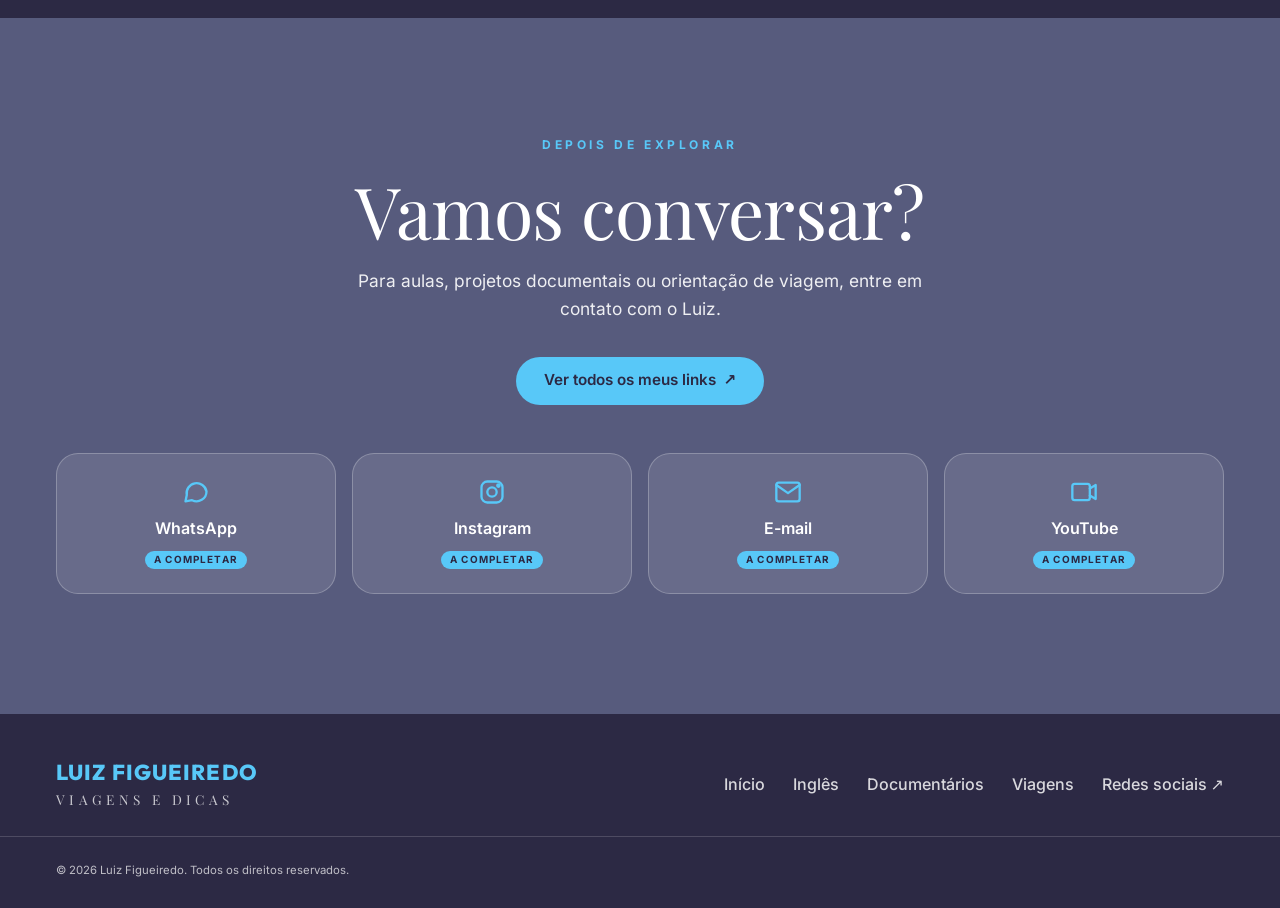
==== commit 6b9a7a0a: "Update index.html" ====
--- a/index.html
+++ b/index.html
@@ -14,10 +14,233 @@
   <meta property="og:description" content="Inglês, documentários históricos de Itaperuna e viagens: tudo em um só lugar.">
   <!-- A COMPLETAR: quando o site tiver endereço, adicionar og:url e og:image (imagem 1200x630) -->
 
-  <link rel="icon" href="assets/img/favicon.svg" type="image/svg+xml">
-  <link rel="preload" href="assets/fonts/playfair-display-latin-wght-normal.woff2" as="font" type="font/woff2" crossorigin>
-  <link rel="preload" href="assets/fonts/inter-latin-wght-normal.woff2" as="font" type="font/woff2" crossorigin>
-  <link rel="stylesheet" href="css/style.css">
+  <link rel="icon" href="[data-uri]" type="image/svg+xml">
+  
+  
+  <style>/* =========================================================
+   LUIZ FIGUEIREDO — folha de estilos
+   Paleta tirada do Linktree e da foto do Luiz.
+   Para trocar uma cor do site inteiro, mude só aqui em :root.
+   ========================================================= */
+
+@font-face{font-family:"Playfair Display";src:url("[data-uri]") format("woff2");font-weight:400 900;font-style:normal;font-display:swap}
+@font-face{font-family:"Playfair Display";src:url("[data-uri]") format("woff2");font-weight:400 900;font-style:italic;font-display:swap}
+@font-face{font-family:"Inter";src:url("[data-uri]") format("woff2");font-weight:100 900;font-style:normal;font-display:swap}
+@font-face{font-family:"Outfit";src:url("[data-uri]") format("woff2");font-weight:100 900;font-style:normal;font-display:swap}
+
+:root{
+  --ink:#2c2944;          /* índigo escuro (Linktree) — textos e fundos escuros */
+  --indigo:#575b7d;       /* roxo médio — botões e destaques */
+  --indigo-soft:#737699;  /* roxo da foto do Luiz */
+  --sky:#58c8f8;          /* azul da logo */
+  --ivory:#f8f4ea;
+  --paper:#fffaf0;
+  --lilac:#e9eaf3;
+  --muted:#5d6078;
+  --white:#fff;
+
+  --font-title:"Playfair Display",Georgia,serif;
+  --font-body:"Inter",system-ui,-apple-system,"Segoe UI",Arial,sans-serif;
+  --font-brand:"Outfit","Inter",system-ui,sans-serif;
+
+  --container:1180px;
+  --gutter:clamp(20px,5vw,56px);
+  --header-h:76px;
+  --radius-lg:28px;
+  --radius-md:18px;
+  --shadow:0 18px 40px rgba(44,41,68,.14);
+}
+
+*,*::before,*::after{box-sizing:border-box}
+html{scroll-behavior:smooth;scroll-padding-top:calc(var(--header-h) + 12px)}
+body{margin:0;font-family:var(--font-body);font-size:16px;line-height:1.6;color:var(--ink);background:var(--ivory);-webkit-font-smoothing:antialiased;text-rendering:optimizeLegibility}
+img,svg{display:block;max-width:100%}
+a{color:inherit;text-decoration:none}
+ul{list-style:none;margin:0;padding:0}
+h1,h2,h3,p,figure,blockquote{margin:0}
+:focus-visible{outline:3px solid var(--sky);outline-offset:3px;border-radius:6px}
+
+.container{width:100%;max-width:calc(var(--container) + var(--gutter) * 2);margin-inline:auto;padding-inline:var(--gutter)}
+.visually-hidden{position:absolute!important;width:1px;height:1px;overflow:hidden;clip:rect(0 0 0 0);white-space:nowrap}
+.skip-link{position:absolute;left:12px;top:-60px;z-index:100;background:var(--sky);color:var(--ink);padding:10px 18px;border-radius:999px;font-weight:700;transition:top .2s}
+.skip-link:focus{top:12px}
+
+/* ---------- Botões ---------- */
+.btn{display:inline-flex;align-items:center;justify-content:center;gap:.5em;padding:.9em 1.7em;border-radius:999px;border:2px solid transparent;font:600 .95rem/1.1 var(--font-body);cursor:pointer;transition:transform .25s ease,box-shadow .25s ease,background .25s ease,color .25s ease}
+.btn:hover{transform:translateY(-2px)}
+.btn--primary{background:var(--indigo);color:var(--white)}
+.btn--primary:hover{background:var(--ink);box-shadow:0 10px 22px rgba(44,41,68,.28)}
+.btn--sky{background:var(--sky);color:var(--ink)}
+.btn--sky:hover{box-shadow:0 10px 24px rgba(88,200,248,.45)}
+.btn--sm{padding:.75em 1.3em;font-size:.88rem}
+
+/* ---------- Cabeçalho ---------- */
+.site-header{position:sticky;top:0;z-index:50;background:var(--ink);color:var(--white);transition:box-shadow .3s}
+.site-header.is-scrolled{box-shadow:0 8px 24px rgba(0,0,0,.28)}
+.site-header__inner{display:flex;align-items:center;justify-content:space-between;gap:24px;height:var(--header-h);max-width:calc(1360px + var(--gutter) * 2);margin-inline:auto;padding-inline:var(--gutter)}
+
+.brand{display:grid;grid-template-columns:auto auto;grid-template-areas:"a b" "c c";align-items:end;column-gap:6px;line-height:.92;color:var(--sky);font-family:var(--font-brand);font-weight:800;letter-spacing:.07em}
+.brand__word{grid-area:a;font-size:1.35rem}
+.brand__plane{grid-area:b;width:34px;height:auto;margin-bottom:6px;transform:translateY(-4px)}
+.brand__word--2{grid-area:c;font-size:1.35rem}
+.brand--footer{display:flex;flex-direction:column;align-items:flex-start;gap:6px;line-height:1}
+.brand__sub{font:400 .85rem var(--font-title);letter-spacing:.32em;text-transform:uppercase;color:rgba(255,255,255,.75)}
+
+.nav{display:flex;align-items:center;gap:clamp(18px,2.6vw,36px)}
+.nav a:not(.btn){position:relative;font-size:.95rem;font-weight:500;color:rgba(255,255,255,.86);padding:6px 0;transition:color .2s}
+.nav a:not(.btn)::after{content:"";position:absolute;left:0;bottom:0;width:0;height:2px;background:var(--sky);transition:width .25s ease}
+.nav a:not(.btn):hover,.nav a[aria-current="page"]{color:var(--white)}
+.nav a:not(.btn):hover::after,.nav a[aria-current="page"]::after{width:100%}
+.nav__cta{padding:.7em 1.4em}
+
+.nav-toggle{display:none;width:46px;height:46px;border:0;background:transparent;cursor:pointer;position:relative}
+.nav-toggle span{position:absolute;left:11px;right:11px;height:2px;background:var(--white);border-radius:2px;transition:transform .3s,opacity .2s}
+.nav-toggle span:nth-child(1){top:16px}
+.nav-toggle span:nth-child(2){top:22px}
+.nav-toggle span:nth-child(3){top:28px}
+.nav-toggle[aria-expanded="true"] span:nth-child(1){transform:translateY(6px) rotate(45deg)}
+.nav-toggle[aria-expanded="true"] span:nth-child(2){opacity:0}
+.nav-toggle[aria-expanded="true"] span:nth-child(3){transform:translateY(-6px) rotate(-45deg)}
+
+@media (max-width:920px){
+  .nav-toggle{display:block}
+  .nav{position:fixed;top:var(--header-h);left:0;right:0;flex-direction:column;align-items:stretch;gap:0;background:var(--ink);padding:8px var(--gutter) 28px;border-top:1px solid rgba(255,255,255,.12);box-shadow:0 24px 40px rgba(0,0,0,.35);opacity:0;transform:translateY(-8px);pointer-events:none;transition:opacity .25s,transform .25s}
+  .nav.is-open{opacity:1;transform:none;pointer-events:auto}
+  .nav a:not(.btn){font-size:1.1rem;padding:16px 0;border-bottom:1px solid rgba(255,255,255,.1)}
+  .nav a:not(.btn)::after{display:none}
+  .nav__cta{margin-top:18px}
+}
+
+/* ---------- HERO ---------- */
+.hero{position:relative;overflow:hidden;background:var(--lilac) url("[data-uri]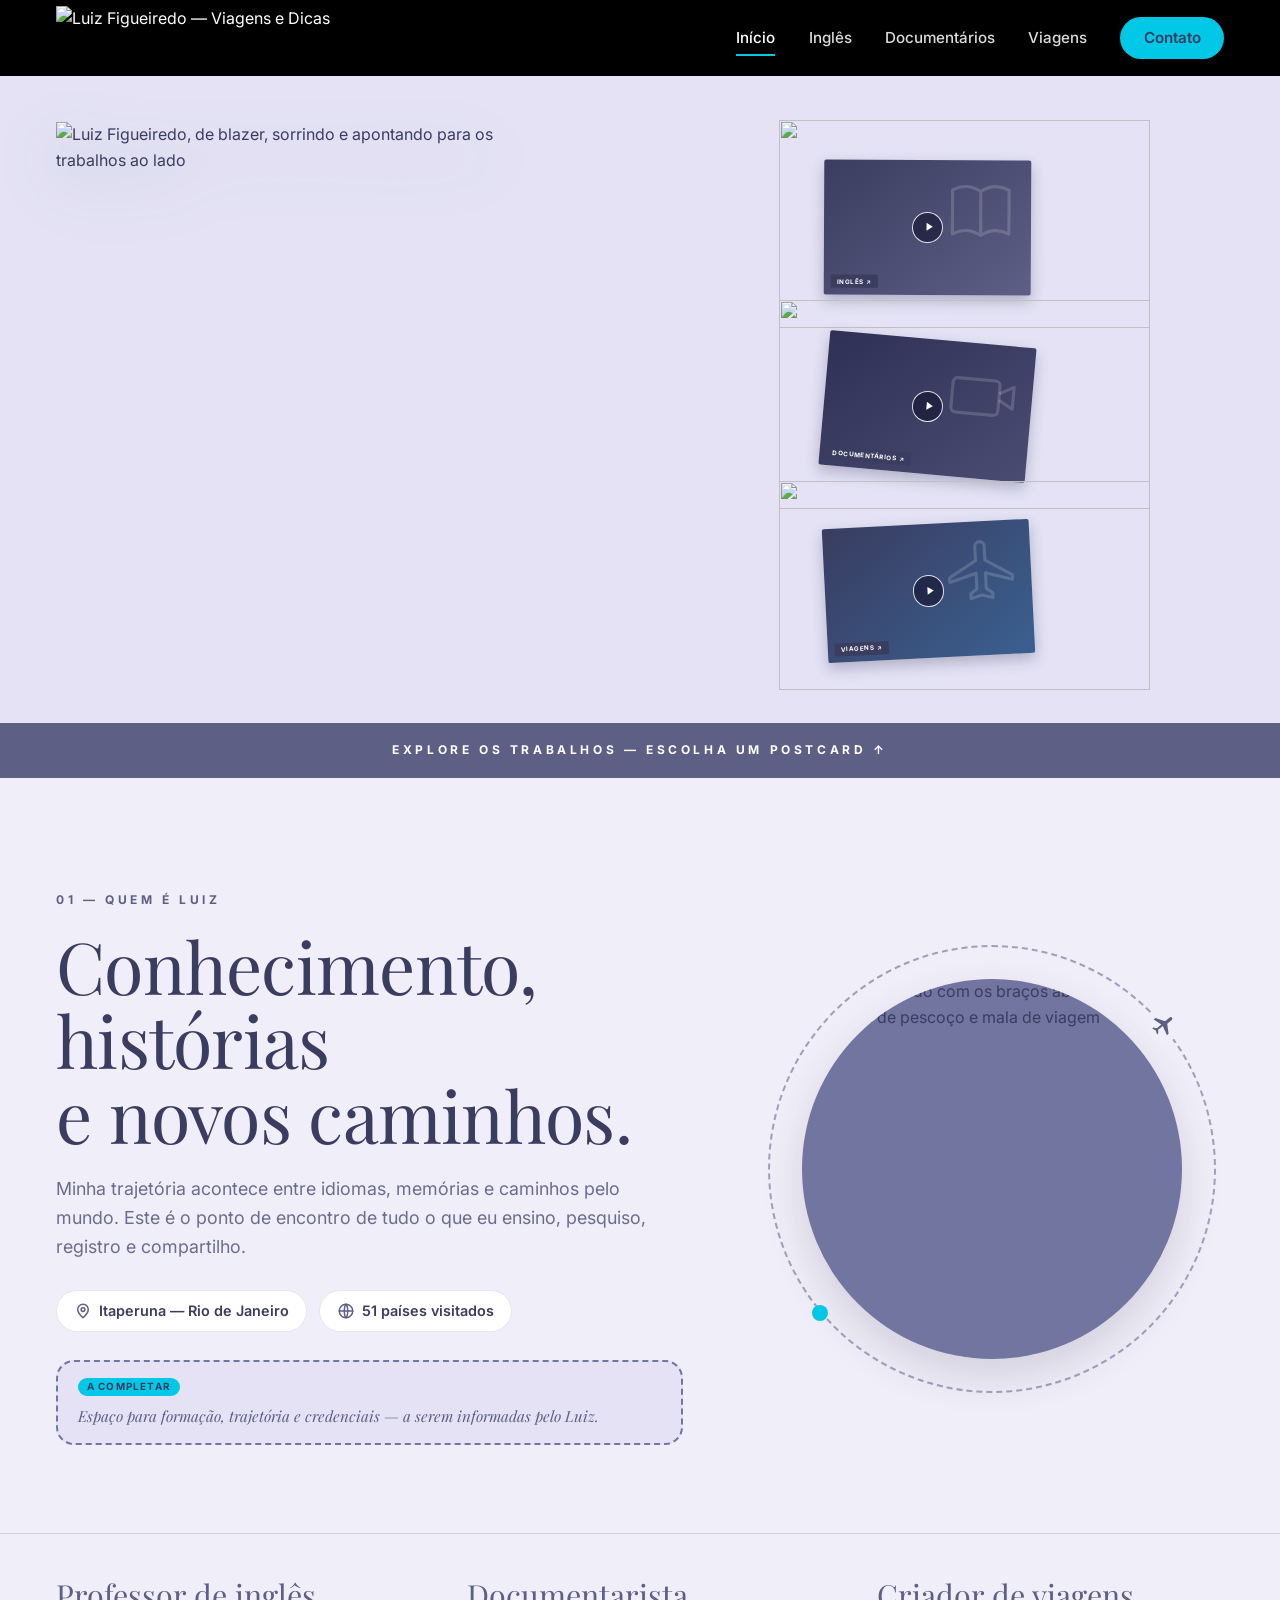
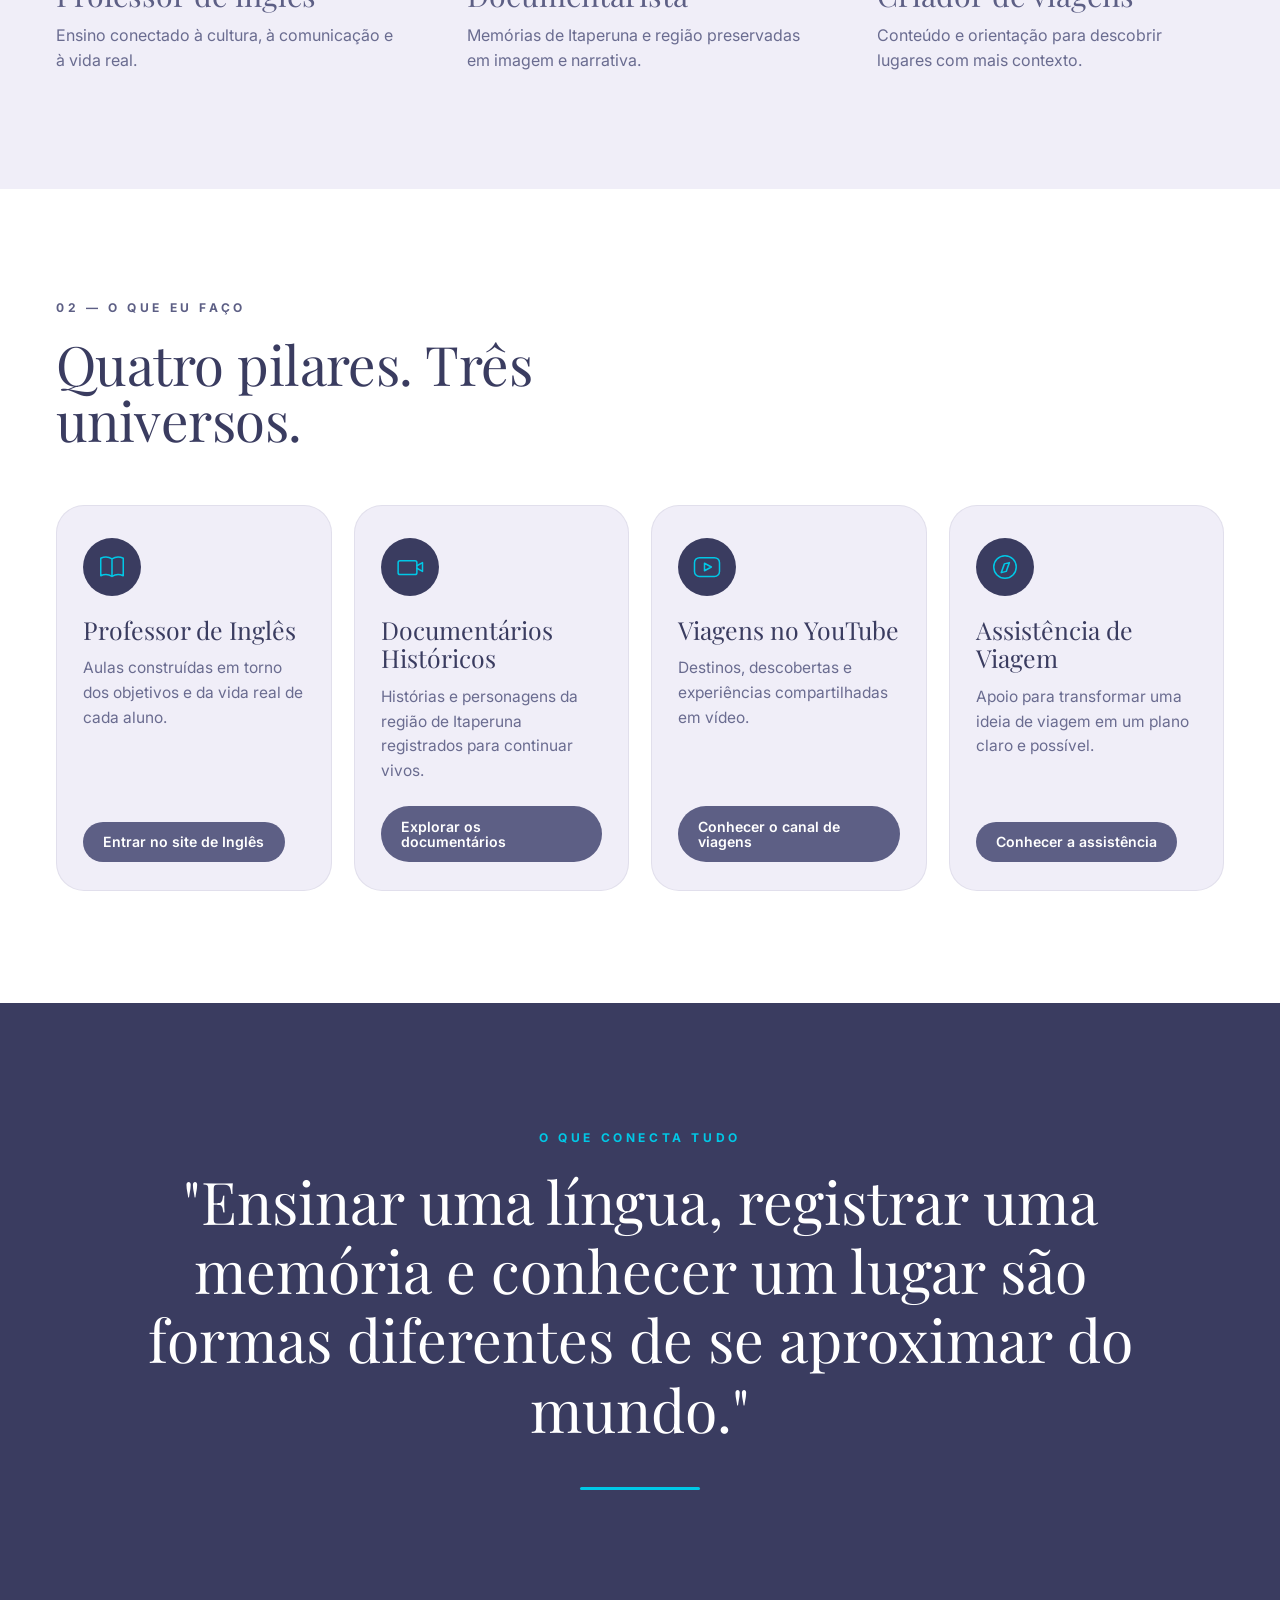
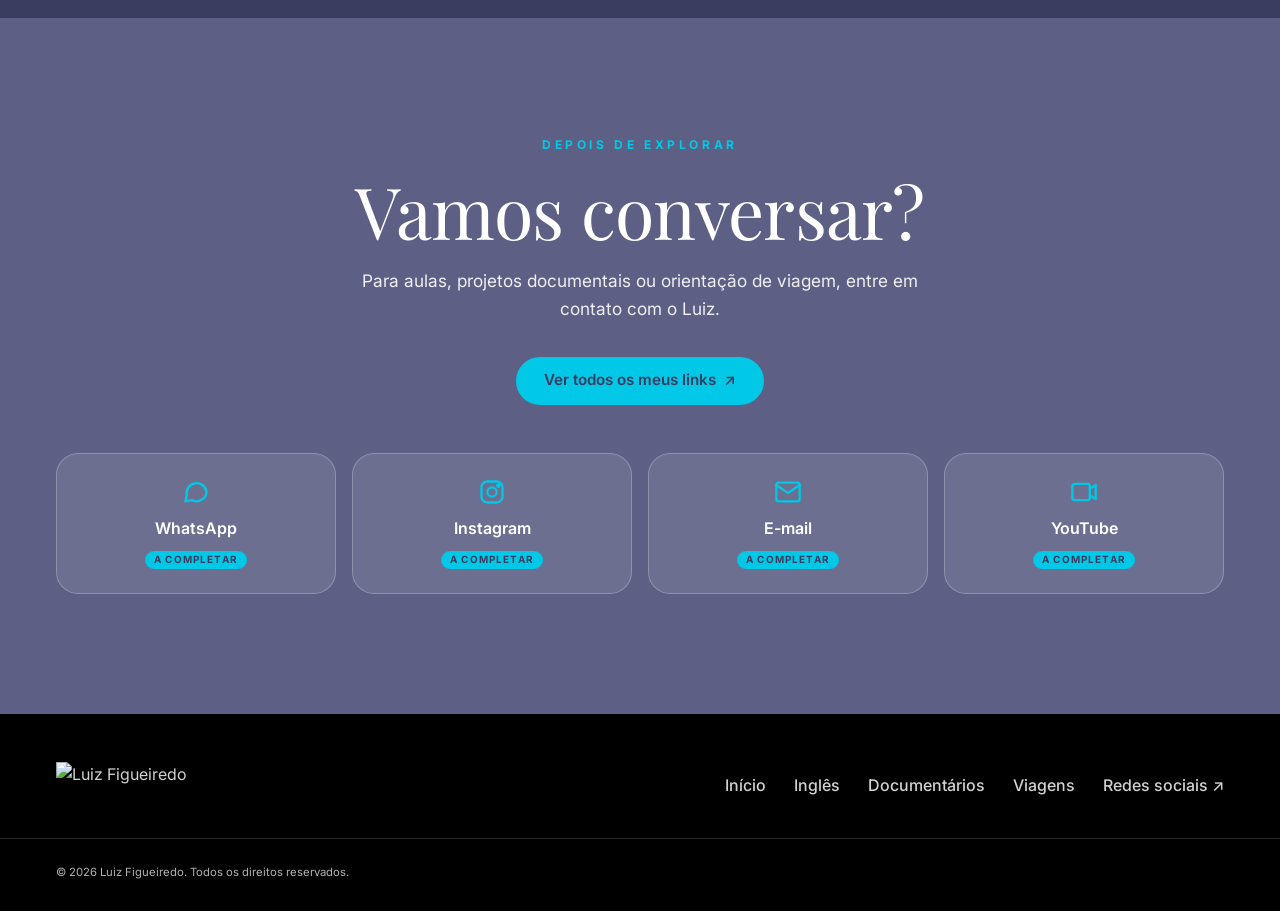
==== commit ea85c963: "Update index.html" ====
--- a/index.html
+++ b/index.html
@@ -5,258 +5,248 @@
   <meta name="viewport" content="width=device-width, initial-scale=1">
   <title>Luiz Figueiredo — Professor de inglês, documentarista e viajante</title>
   <meta name="description" content="Luiz Figueiredo, de Itaperuna (RJ): professor de inglês, documentarista de histórias da região, criador de vídeos de viagem e assistente de planejamento de viagens.">
-  <meta name="theme-color" content="#2c2944">
-
-  <!-- Compartilhamento (WhatsApp, Instagram, etc.) -->
+  <meta name="theme-color" content="#5d5f85">
+
   <meta property="og:type" content="website">
   <meta property="og:locale" content="pt_BR">
   <meta property="og:title" content="Luiz Figueiredo — Professor, contador de histórias e viajante curioso">
   <meta property="og:description" content="Inglês, documentários históricos de Itaperuna e viagens: tudo em um só lugar.">
-  <!-- A COMPLETAR: quando o site tiver endereço, adicionar og:url e og:image (imagem 1200x630) -->
-
-  <link rel="icon" href="[data-uri]" type="image/svg+xml">
-  
-  
-  <style>/* =========================================================
-   LUIZ FIGUEIREDO — folha de estilos
-   Paleta tirada do Linktree e da foto do Luiz.
-   Para trocar uma cor do site inteiro, mude só aqui em :root.
-   ========================================================= */
-
-@font-face{font-family:"Playfair Display";src:url("[data-uri]") format("woff2");font-weight:400 900;font-style:normal;font-display:swap}
-@font-face{font-family:"Playfair Display";src:url("[data-uri]") format("woff2");font-weight:400 900;font-style:italic;font-display:swap}
-@font-face{font-family:"Inter";src:url("[data-uri]") format("woff2");font-weight:100 900;font-style:normal;font-display:swap}
-@font-face{font-family:"Outfit";src:url("[data-uri]") format("woff2");font-weight:100 900;font-style:normal;font-display:swap}
-
-:root{
-  --ink:#2c2944;          /* índigo escuro (Linktree) — textos e fundos escuros */
-  --indigo:#575b7d;       /* roxo médio — botões e destaques */
-  --indigo-soft:#737699;  /* roxo da foto do Luiz */
-  --sky:#58c8f8;          /* azul da logo */
-  --ivory:#f8f4ea;
-  --paper:#fffaf0;
-  --lilac:#e9eaf3;
-  --muted:#5d6078;
-  --white:#fff;
-
-  --font-title:"Playfair Display",Georgia,serif;
-  --font-body:"Inter",system-ui,-apple-system,"Segoe UI",Arial,sans-serif;
-  --font-brand:"Outfit","Inter",system-ui,sans-serif;
-
-  --container:1180px;
-  --gutter:clamp(20px,5vw,56px);
-  --header-h:76px;
-  --radius-lg:28px;
-  --radius-md:18px;
-  --shadow:0 18px 40px rgba(44,41,68,.14);
-}
-
-*,*::before,*::after{box-sizing:border-box}
-html{scroll-behavior:smooth;scroll-padding-top:calc(var(--header-h) + 12px)}
-body{margin:0;font-family:var(--font-body);font-size:16px;line-height:1.6;color:var(--ink);background:var(--ivory);-webkit-font-smoothing:antialiased;text-rendering:optimizeLegibility}
-img,svg{display:block;max-width:100%}
-a{color:inherit;text-decoration:none}
-ul{list-style:none;margin:0;padding:0}
-h1,h2,h3,p,figure,blockquote{margin:0}
-:focus-visible{outline:3px solid var(--sky);outline-offset:3px;border-radius:6px}
-
-.container{width:100%;max-width:calc(var(--container) + var(--gutter) * 2);margin-inline:auto;padding-inline:var(--gutter)}
-.visually-hidden{position:absolute!important;width:1px;height:1px;overflow:hidden;clip:rect(0 0 0 0);white-space:nowrap}
-.skip-link{position:absolute;left:12px;top:-60px;z-index:100;background:var(--sky);color:var(--ink);padding:10px 18px;border-radius:999px;font-weight:700;transition:top .2s}
-.skip-link:focus{top:12px}
-
-/* ---------- Botões ---------- */
-.btn{display:inline-flex;align-items:center;justify-content:center;gap:.5em;padding:.9em 1.7em;border-radius:999px;border:2px solid transparent;font:600 .95rem/1.1 var(--font-body);cursor:pointer;transition:transform .25s ease,box-shadow .25s ease,background .25s ease,color .25s ease}
-.btn:hover{transform:translateY(-2px)}
-.btn--primary{background:var(--indigo);color:var(--white)}
-.btn--primary:hover{background:var(--ink);box-shadow:0 10px 22px rgba(44,41,68,.28)}
-.btn--sky{background:var(--sky);color:var(--ink)}
-.btn--sky:hover{box-shadow:0 10px 24px rgba(88,200,248,.45)}
-.btn--sm{padding:.75em 1.3em;font-size:.88rem}
-
-/* ---------- Cabeçalho ---------- */
-.site-header{position:sticky;top:0;z-index:50;background:var(--ink);color:var(--white);transition:box-shadow .3s}
-.site-header.is-scrolled{box-shadow:0 8px 24px rgba(0,0,0,.28)}
-.site-header__inner{display:flex;align-items:center;justify-content:space-between;gap:24px;height:var(--header-h);max-width:calc(1360px + var(--gutter) * 2);margin-inline:auto;padding-inline:var(--gutter)}
-
-.brand{display:grid;grid-template-columns:auto auto;grid-template-areas:"a b" "c c";align-items:end;column-gap:6px;line-height:.92;color:var(--sky);font-family:var(--font-brand);font-weight:800;letter-spacing:.07em}
-.brand__word{grid-area:a;font-size:1.35rem}
-.brand__plane{grid-area:b;width:34px;height:auto;margin-bottom:6px;transform:translateY(-4px)}
-.brand__word--2{grid-area:c;font-size:1.35rem}
-.brand--footer{display:flex;flex-direction:column;align-items:flex-start;gap:6px;line-height:1}
-.brand__sub{font:400 .85rem var(--font-title);letter-spacing:.32em;text-transform:uppercase;color:rgba(255,255,255,.75)}
-
-.nav{display:flex;align-items:center;gap:clamp(18px,2.6vw,36px)}
-.nav a:not(.btn){position:relative;font-size:.95rem;font-weight:500;color:rgba(255,255,255,.86);padding:6px 0;transition:color .2s}
-.nav a:not(.btn)::after{content:"";position:absolute;left:0;bottom:0;width:0;height:2px;background:var(--sky);transition:width .25s ease}
-.nav a:not(.btn):hover,.nav a[aria-current="page"]{color:var(--white)}
-.nav a:not(.btn):hover::after,.nav a[aria-current="page"]::after{width:100%}
-.nav__cta{padding:.7em 1.4em}
-
-.nav-toggle{display:none;width:46px;height:46px;border:0;background:transparent;cursor:pointer;position:relative}
-.nav-toggle span{position:absolute;left:11px;right:11px;height:2px;background:var(--white);border-radius:2px;transition:transform .3s,opacity .2s}
-.nav-toggle span:nth-child(1){top:16px}
-.nav-toggle span:nth-child(2){top:22px}
-.nav-toggle span:nth-child(3){top:28px}
-.nav-toggle[aria-expanded="true"] span:nth-child(1){transform:translateY(6px) rotate(45deg)}
-.nav-toggle[aria-expanded="true"] span:nth-child(2){opacity:0}
-.nav-toggle[aria-expanded="true"] span:nth-child(3){transform:translateY(-6px) rotate(-45deg)}
-
-@media (max-width:920px){
-  .nav-toggle{display:block}
-  .nav{position:fixed;top:var(--header-h);left:0;right:0;flex-direction:column;align-items:stretch;gap:0;background:var(--ink);padding:8px var(--gutter) 28px;border-top:1px solid rgba(255,255,255,.12);box-shadow:0 24px 40px rgba(0,0,0,.35);opacity:0;transform:translateY(-8px);pointer-events:none;transition:opacity .25s,transform .25s}
-  .nav.is-open{opacity:1;transform:none;pointer-events:auto}
-  .nav a:not(.btn){font-size:1.1rem;padding:16px 0;border-bottom:1px solid rgba(255,255,255,.1)}
-  .nav a:not(.btn)::after{display:none}
-  .nav__cta{margin-top:18px}
-}
-
-/* ---------- HERO ---------- */
-.hero{position:relative;overflow:hidden;background:var(--lilac) url("[data-uri]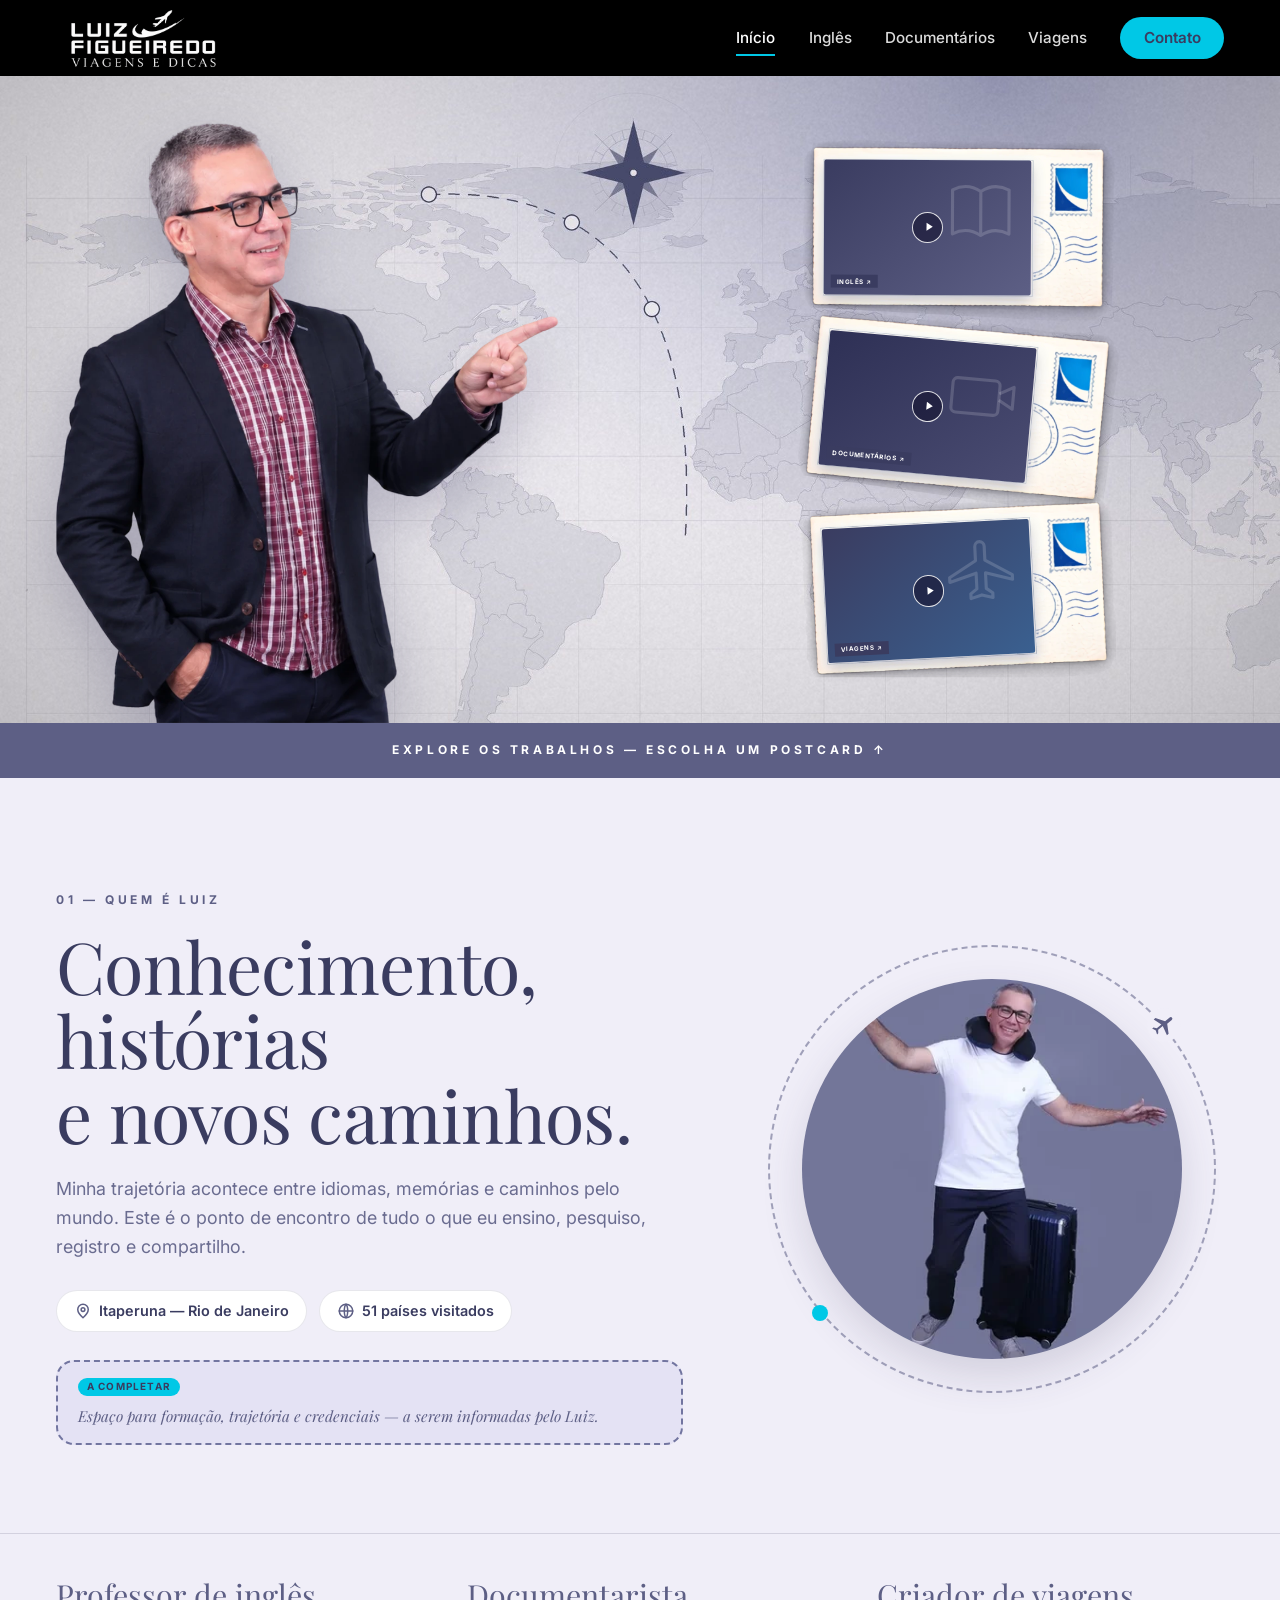
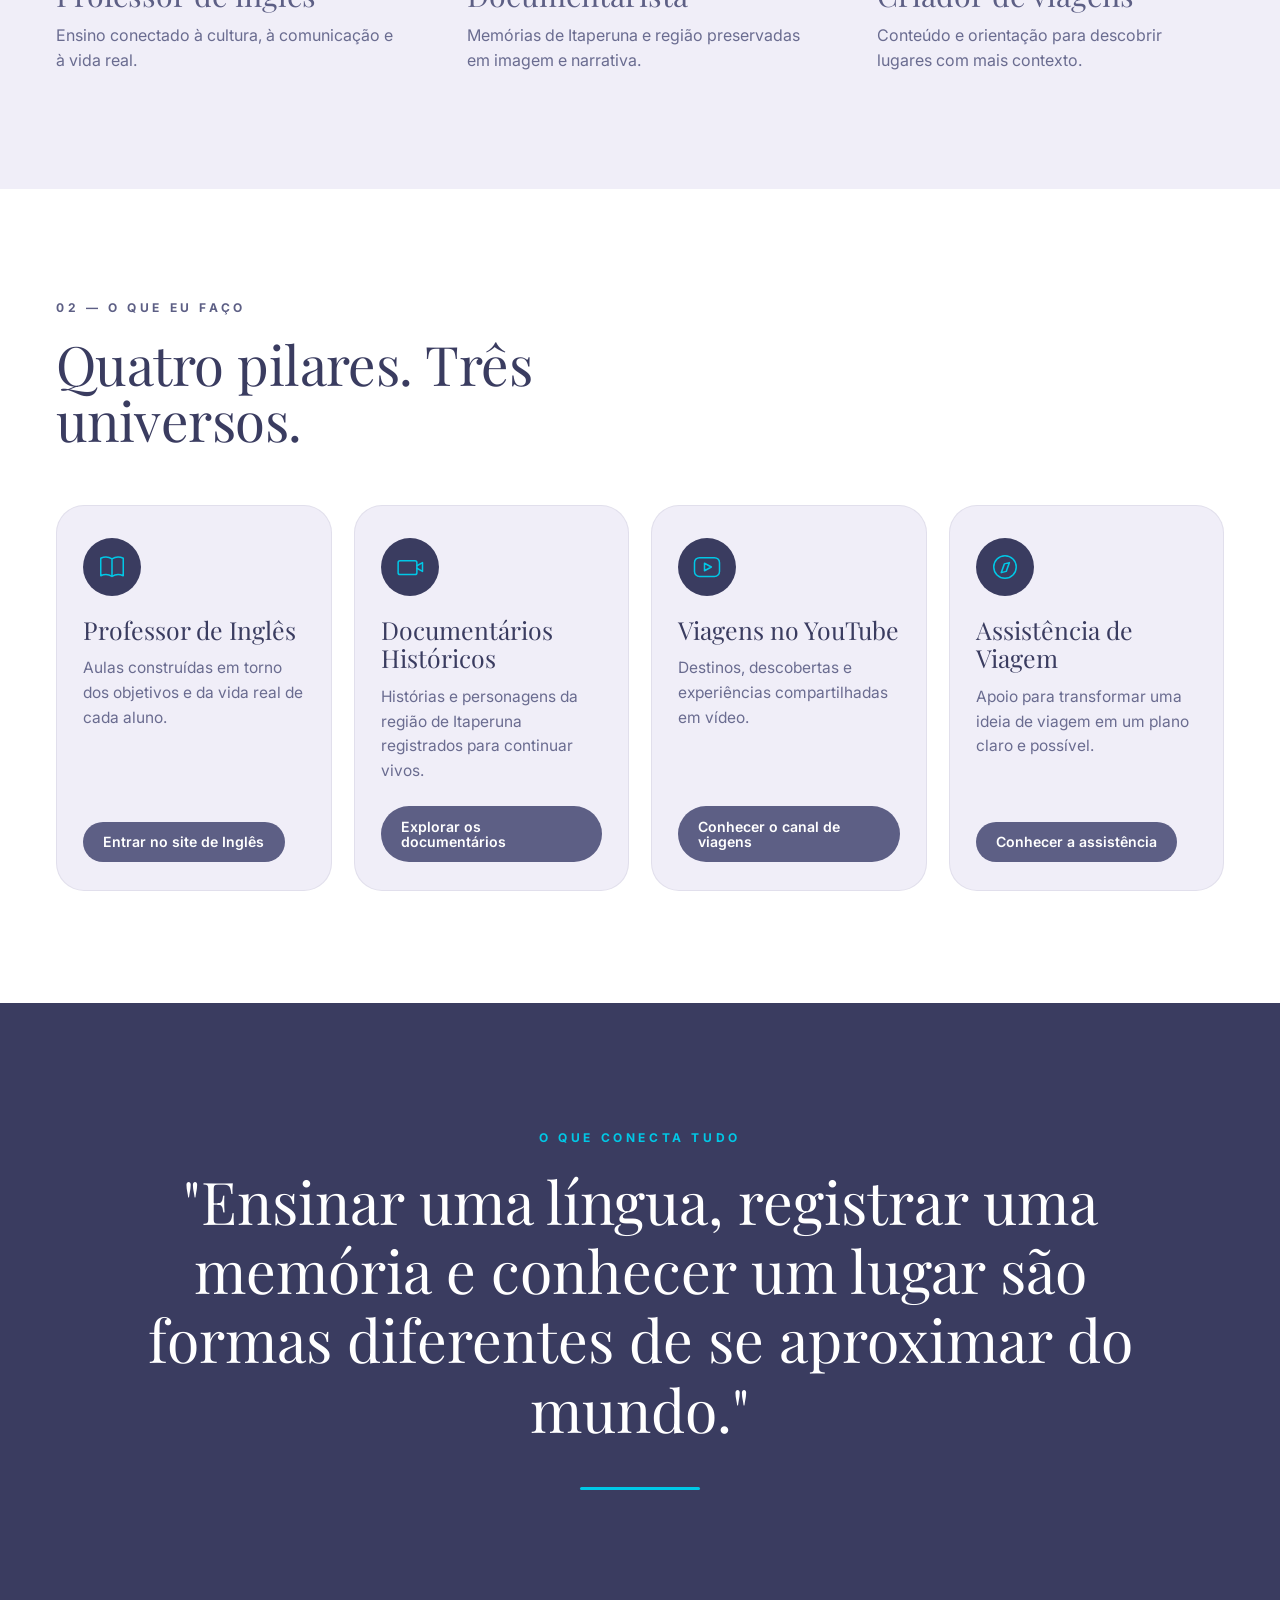
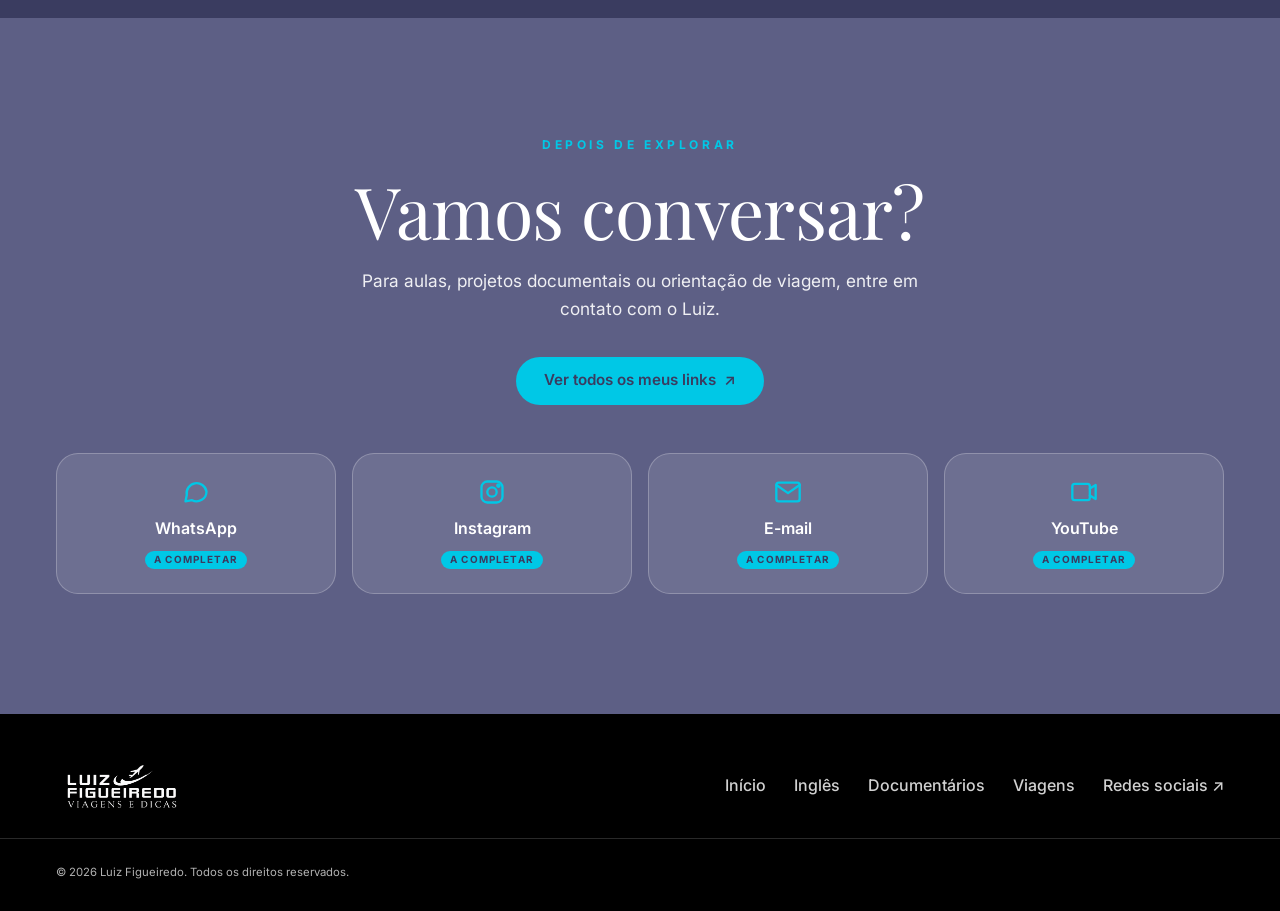
==== commit ffff8d21: "Update index.html" ====
--- a/index.html
+++ b/index.html
@@ -97,7 +97,7 @@
 }
 
 /* HERO */
-.hero { position: relative; overflow: hidden; background: var(--lilac) url("./assets/img/mapa-hero.jpg") center/cover no-repeat }
+.hero { position: relative; overflow: hidden; background: var(--lilac) url("./mapa-hero.jpg") center/cover no-repeat }
 .hero__inner {
   --pc-w: clamp(320px, 29vw, 500px);
   max-width: calc(1360px + var(--gutter) * 2); margin-inline: auto;
@@ -246,7 +246,7 @@
   <header class="site-header" id="topo">
     <div class="site-header__inner">
       <a class="brand" href="index.html" aria-label="Luiz Figueiredo — Viagens e Dicas, página inicial">
-        <img src="./assets/img/logo-lf.png" alt="Luiz Figueiredo — Viagens e Dicas">
+        <img src="./logo-lf.png" alt="Luiz Figueiredo — Viagens e Dicas">
       </a>
 
       <nav class="nav" id="menu" aria-label="Principal">
@@ -271,13 +271,13 @@
 
       <div class="hero__inner">
         <div class="hero__person">
-          <img src="./assets/img/luiz-apontando.png" width="856" height="1023"
+          <img src="./luiz-apontando.webp" width="856" height="1023"
                alt="Luiz Figueiredo, de blazer, sorrindo e apontando para os trabalhos ao lado" fetchpriority="high">
         </div>
 
         <div class="postcards">
           <a class="postcard postcard--1" href="ingles.html" aria-label="Inglês e Idiomas — ver a página de aulas">
-            <img class="postcard__bg" src="./assets/img/postcard-ingles.png" width="1200" height="675" alt="">
+            <img class="postcard__bg" src="./postcard-ingles.webp" width="1200" height="675" alt="">
             <div class="postcard__photo">
               <div class="thumb thumb--ingles">
                 <svg class="thumb__art" viewBox="0 0 48 48" aria-hidden="true"><path d="M6 10c6-3 12-3 18 1v28c-6-4-12-4-18-1V10zm36 0c-6-3-12-3-18 1v28c6-4 12-4 18-1V10z" fill="none" stroke="currentColor" stroke-width="2" stroke-linejoin="round"/></svg>
@@ -288,7 +288,7 @@
           </a>
 
           <a class="postcard postcard--2" href="documentarios.html" aria-label="Documentários Históricos — ver a página de documentários">
-            <img class="postcard__bg" src="./assets/img/postcard-docs.png" width="1200" height="675" alt="">
+            <img class="postcard__bg" src="./postcard-docs.webp" width="1200" height="675" alt="">
             <div class="postcard__photo">
               <div class="thumb thumb--docs">
                 <svg class="thumb__art" viewBox="0 0 48 48" aria-hidden="true"><rect x="5" y="14" width="30" height="22" rx="3" fill="none" stroke="currentColor" stroke-width="2"/><path d="M35 22l9-5v14l-9-5" fill="none" stroke="currentColor" stroke-width="2" stroke-linejoin="round"/></svg>
@@ -299,7 +299,7 @@
           </a>
 
           <a class="postcard postcard--3" href="viagens.html" aria-label="Viagens e Dicas — ver a página de viagens">
-            <img class="postcard__bg" src="./assets/img/postcard-viagens.png" width="1200" height="675" alt="">
+            <img class="postcard__bg" src="./postcard-viagens.webp" width="1200" height="675" alt="">
             <div class="postcard__photo">
               <div class="thumb thumb--viagens">
                 <svg class="thumb__art" viewBox="0 0 48 48" aria-hidden="true"><path d="M44 29v-3L27 16V7a3 3 0 0 0-6 0v9L4 26v3l17-5v10l-4 3v3l7-2 7 2v-3l-4-3V24z" fill="none" stroke="currentColor" stroke-width="2" stroke-linejoin="round"/></svg>
@@ -343,7 +343,7 @@
           <span class="portrait__orbit" aria-hidden="true"></span>
           <svg class="portrait__plane" viewBox="0 0 24 24" aria-hidden="true"><path d="M21 16v-2l-8-5V3.5a1.5 1.5 0 0 0-3 0V9l-8 5v2l8-2.5V19l-2.5 2v1.5L11 21l3.5 1.5V21L12 19v-5.5l9 2.5z"/></svg>
           <span class="portrait__dot" aria-hidden="true"></span>
-          <img class="portrait__img" src="./assets/img/luiz-mala.jpg" width="400" height="400"
+          <img class="portrait__img" src="./luiz-mala.webp" width="400" height="400"
                alt="Luiz Figueiredo com os braços abertos, almofada de pescoço e mala de viagem" loading="lazy">
         </figure>
       </div>
@@ -457,7 +457,7 @@
   <footer class="site-footer">
     <div class="container site-footer__inner">
       <a class="brand brand--footer" href="index.html" aria-label="Luiz Figueiredo — início">
-        <img src="./assets/img/logo-lf.png" alt="Luiz Figueiredo">
+        <img src="./logo-lf.png" alt="Luiz Figueiredo">
       </a>
       <nav class="site-footer__nav" aria-label="Rodapé">
         <a href="index.html">Início</a>
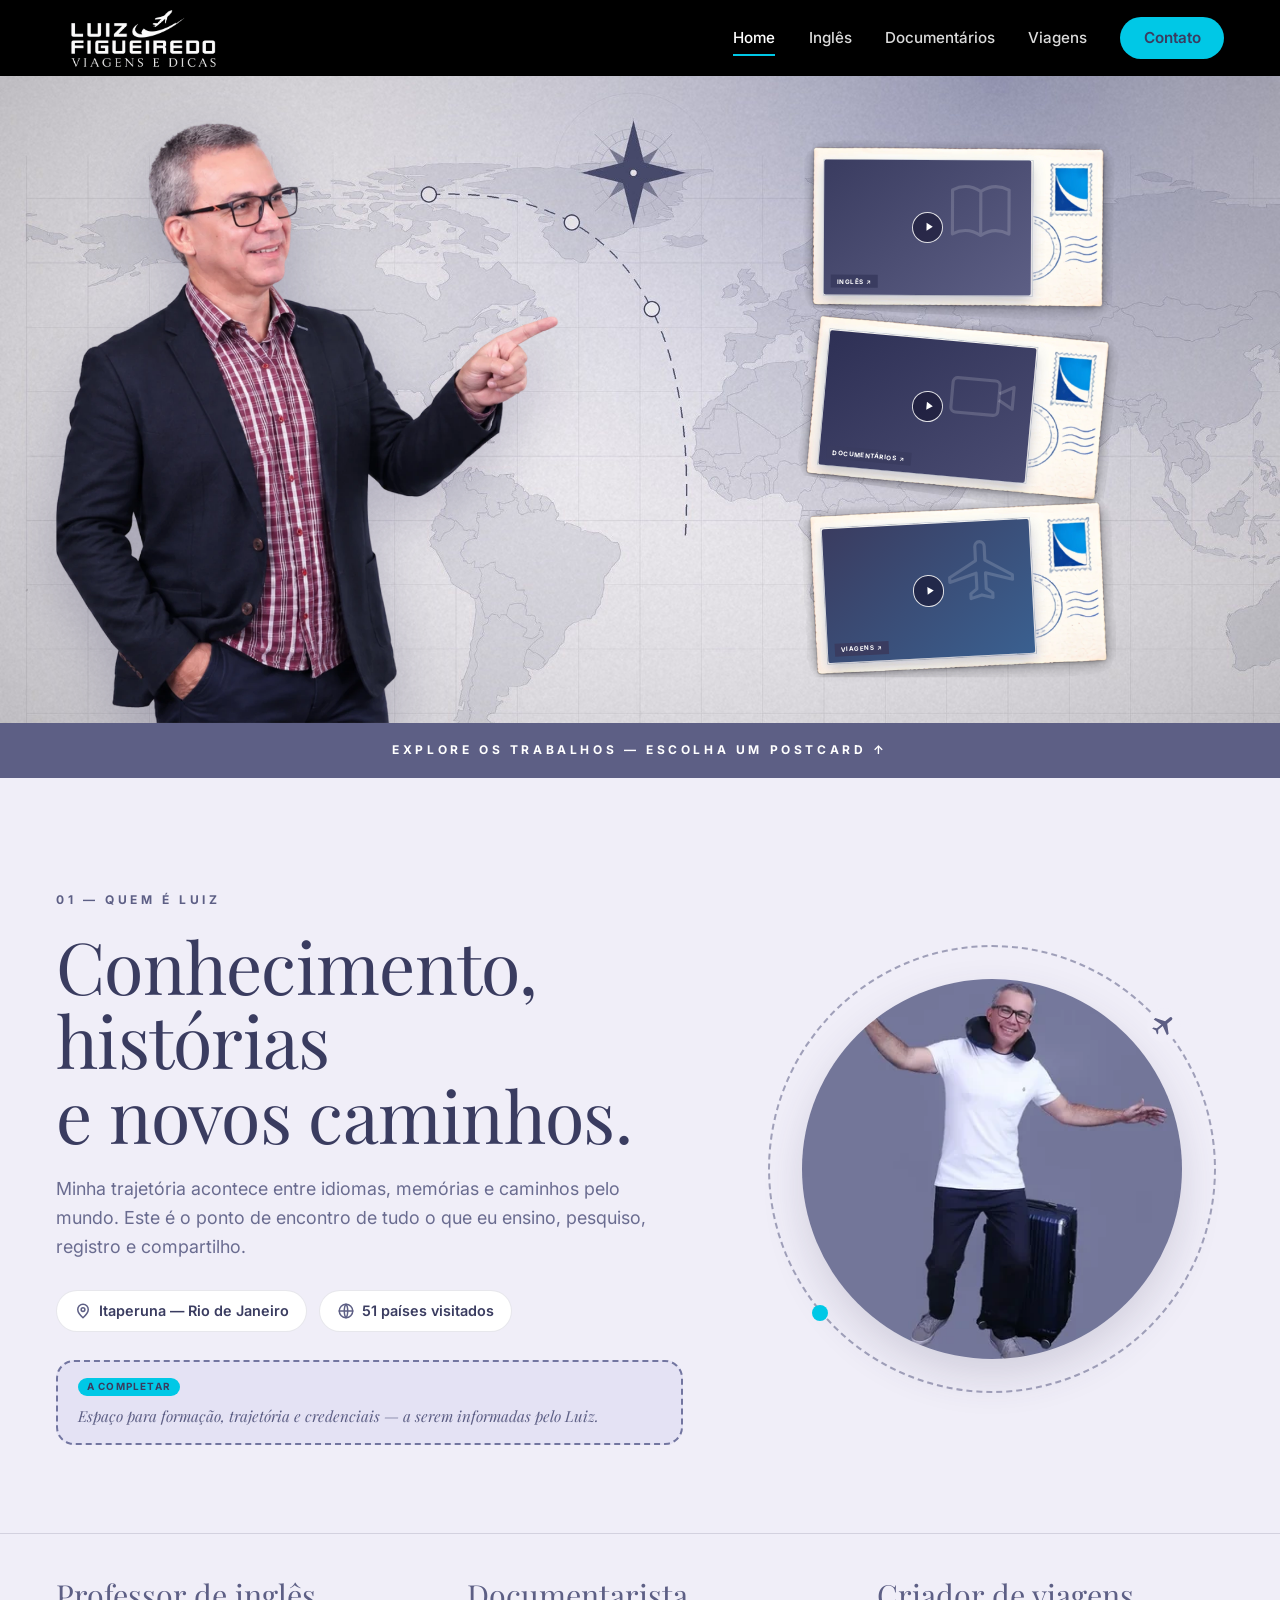
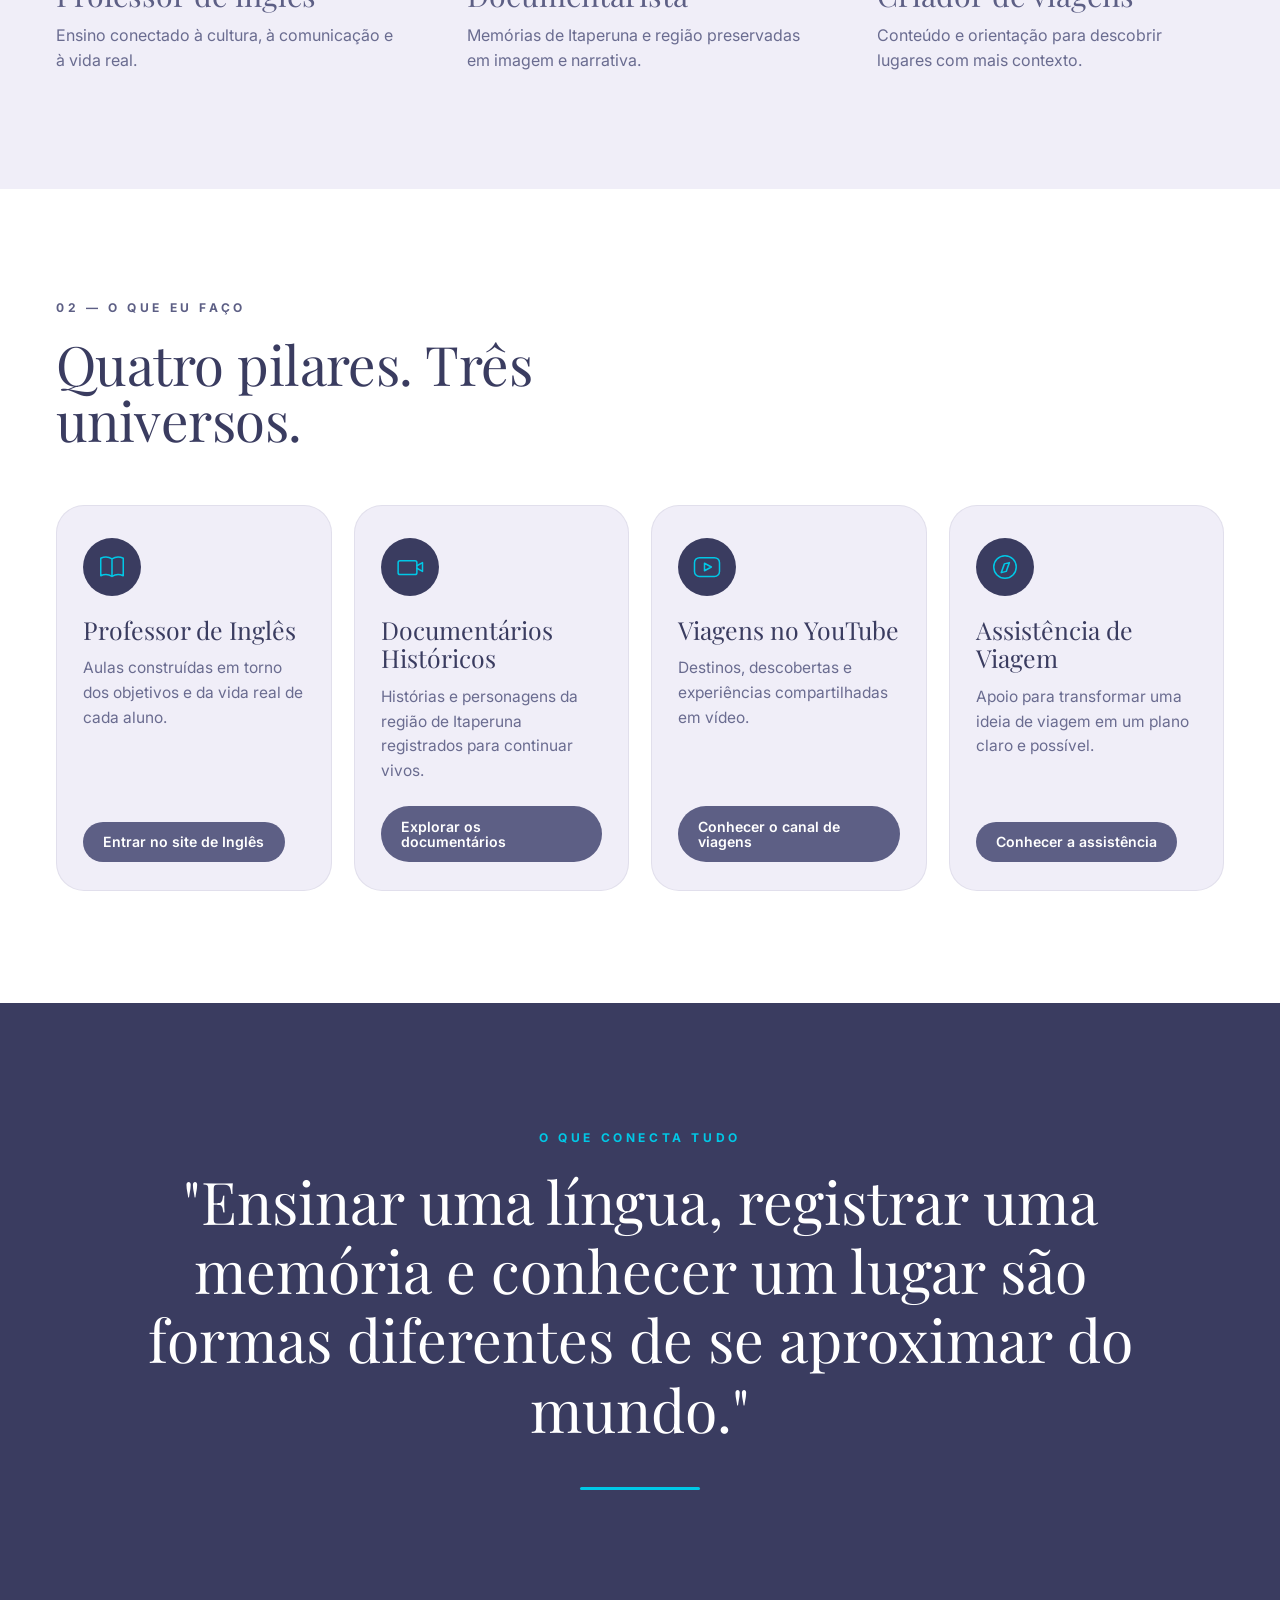
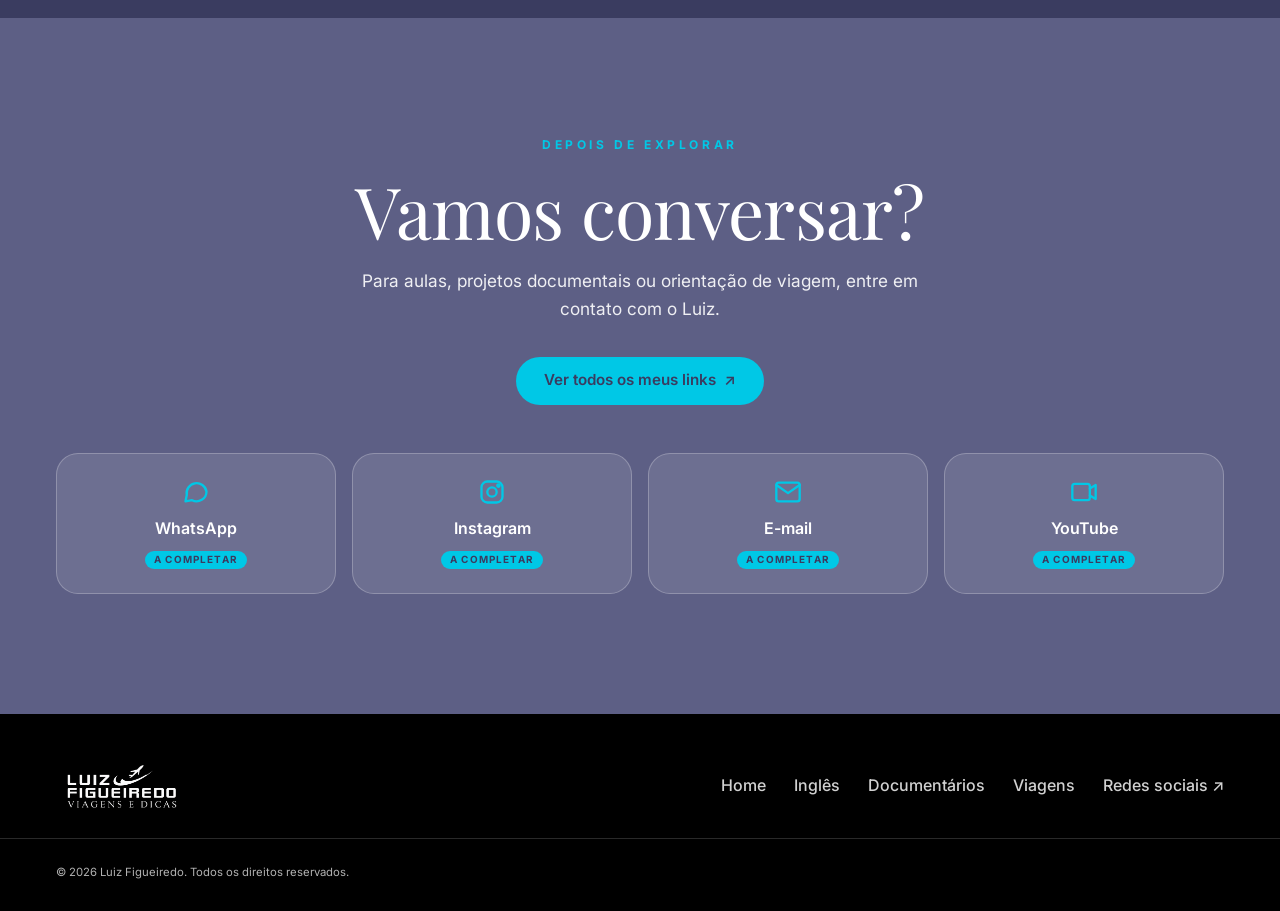
==== commit 06d032bc: "Update index.html" ====
--- a/index.html
+++ b/index.html
@@ -97,7 +97,7 @@
 }
 
 /* HERO */
-.hero { position: relative; overflow: hidden; background: var(--lilac) url("./mapa-hero.jpg") center/cover no-repeat }
+.hero { position: relative; overflow: hidden; background: var(--lilac) url("./assets/img/mapa-hero.jpg") center/cover no-repeat }
 .hero__inner {
   --pc-w: clamp(320px, 29vw, 500px);
   max-width: calc(1360px + var(--gutter) * 2); margin-inline: auto;
@@ -246,11 +246,11 @@
   <header class="site-header" id="topo">
     <div class="site-header__inner">
       <a class="brand" href="index.html" aria-label="Luiz Figueiredo — Viagens e Dicas, página inicial">
-        <img src="./logo-lf.png" alt="Luiz Figueiredo — Viagens e Dicas">
+        <img src="./assets/img/logo-lf.png" alt="Luiz Figueiredo — Viagens e Dicas">
       </a>
 
       <nav class="nav" id="menu" aria-label="Principal">
-        <a href="index.html" aria-current="page">Início</a>
+        <a href="index.html" aria-current="page">Home</a>
         <a href="ingles.html">Inglês</a>
         <a href="documentarios.html">Documentários</a>
         <a href="viagens.html">Viagens</a>
@@ -271,13 +271,13 @@
 
       <div class="hero__inner">
         <div class="hero__person">
-          <img src="./luiz-apontando.webp" width="856" height="1023"
+          <img src="./assets/img/luiz-apontando.webp" width="856" height="1023"
                alt="Luiz Figueiredo, de blazer, sorrindo e apontando para os trabalhos ao lado" fetchpriority="high">
         </div>
 
         <div class="postcards">
           <a class="postcard postcard--1" href="ingles.html" aria-label="Inglês e Idiomas — ver a página de aulas">
-            <img class="postcard__bg" src="./postcard-ingles.webp" width="1200" height="675" alt="">
+            <img class="postcard__bg" src="./assets/img/postcard-ingles.webp" width="1200" height="675" alt="">
             <div class="postcard__photo">
               <div class="thumb thumb--ingles">
                 <svg class="thumb__art" viewBox="0 0 48 48" aria-hidden="true"><path d="M6 10c6-3 12-3 18 1v28c-6-4-12-4-18-1V10zm36 0c-6-3-12-3-18 1v28c6-4 12-4 18-1V10z" fill="none" stroke="currentColor" stroke-width="2" stroke-linejoin="round"/></svg>
@@ -288,7 +288,7 @@
           </a>
 
           <a class="postcard postcard--2" href="documentarios.html" aria-label="Documentários Históricos — ver a página de documentários">
-            <img class="postcard__bg" src="./postcard-docs.webp" width="1200" height="675" alt="">
+            <img class="postcard__bg" src="./assets/img/postcard-docs.webp" width="1200" height="675" alt="">
             <div class="postcard__photo">
               <div class="thumb thumb--docs">
                 <svg class="thumb__art" viewBox="0 0 48 48" aria-hidden="true"><rect x="5" y="14" width="30" height="22" rx="3" fill="none" stroke="currentColor" stroke-width="2"/><path d="M35 22l9-5v14l-9-5" fill="none" stroke="currentColor" stroke-width="2" stroke-linejoin="round"/></svg>
@@ -299,7 +299,7 @@
           </a>
 
           <a class="postcard postcard--3" href="viagens.html" aria-label="Viagens e Dicas — ver a página de viagens">
-            <img class="postcard__bg" src="./postcard-viagens.webp" width="1200" height="675" alt="">
+            <img class="postcard__bg" src="./assets/img/postcard-viagens.webp" width="1200" height="675" alt="">
             <div class="postcard__photo">
               <div class="thumb thumb--viagens">
                 <svg class="thumb__art" viewBox="0 0 48 48" aria-hidden="true"><path d="M44 29v-3L27 16V7a3 3 0 0 0-6 0v9L4 26v3l17-5v10l-4 3v3l7-2 7 2v-3l-4-3V24z" fill="none" stroke="currentColor" stroke-width="2" stroke-linejoin="round"/></svg>
@@ -343,7 +343,7 @@
           <span class="portrait__orbit" aria-hidden="true"></span>
           <svg class="portrait__plane" viewBox="0 0 24 24" aria-hidden="true"><path d="M21 16v-2l-8-5V3.5a1.5 1.5 0 0 0-3 0V9l-8 5v2l8-2.5V19l-2.5 2v1.5L11 21l3.5 1.5V21L12 19v-5.5l9 2.5z"/></svg>
           <span class="portrait__dot" aria-hidden="true"></span>
-          <img class="portrait__img" src="./luiz-mala.webp" width="400" height="400"
+          <img class="portrait__img" src="./assets/img/luiz-mala.webp" width="400" height="400"
                alt="Luiz Figueiredo com os braços abertos, almofada de pescoço e mala de viagem" loading="lazy">
         </figure>
       </div>
@@ -457,10 +457,10 @@
   <footer class="site-footer">
     <div class="container site-footer__inner">
       <a class="brand brand--footer" href="index.html" aria-label="Luiz Figueiredo — início">
-        <img src="./logo-lf.png" alt="Luiz Figueiredo">
+        <img src="./assets/img/logo-lf.png" alt="Luiz Figueiredo">
       </a>
       <nav class="site-footer__nav" aria-label="Rodapé">
-        <a href="index.html">Início</a>
+        <a href="index.html">Home</a>
         <a href="ingles.html">Inglês</a>
         <a href="documentarios.html">Documentários</a>
         <a href="viagens.html">Viagens</a>
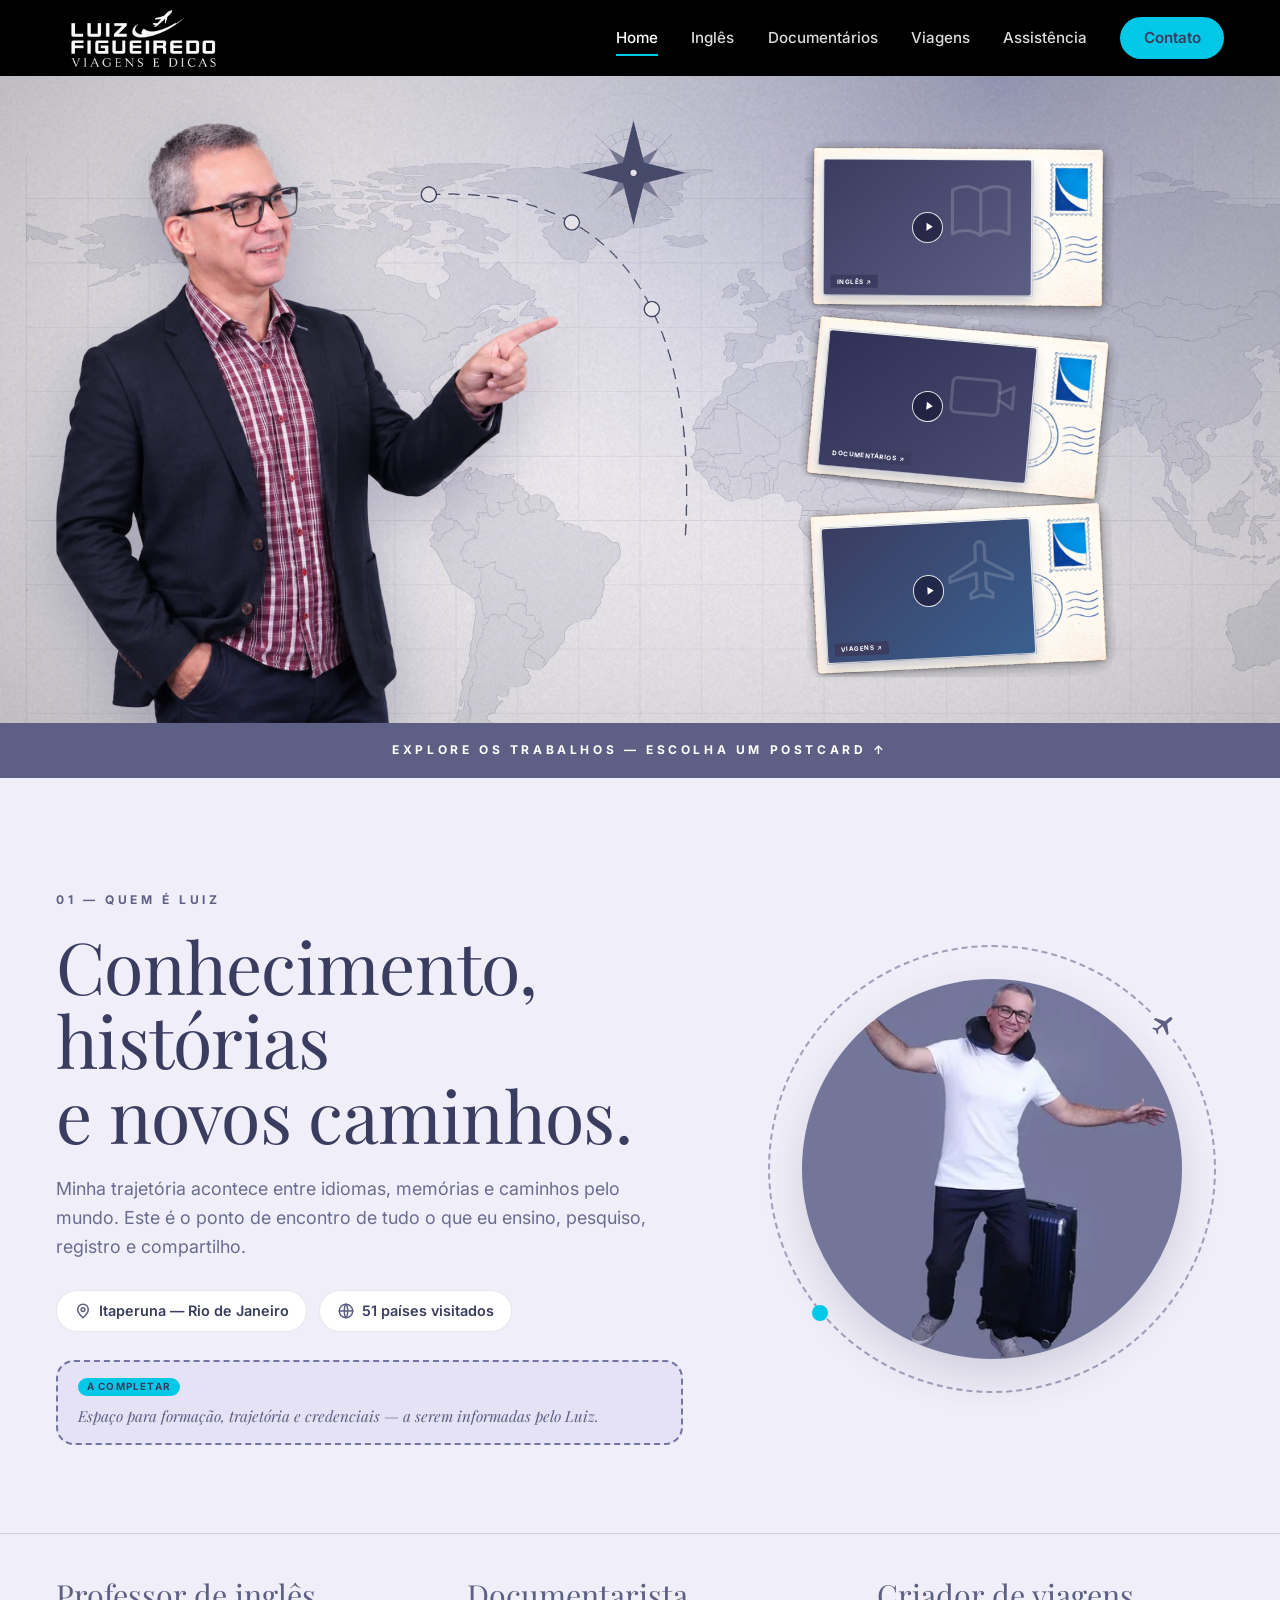
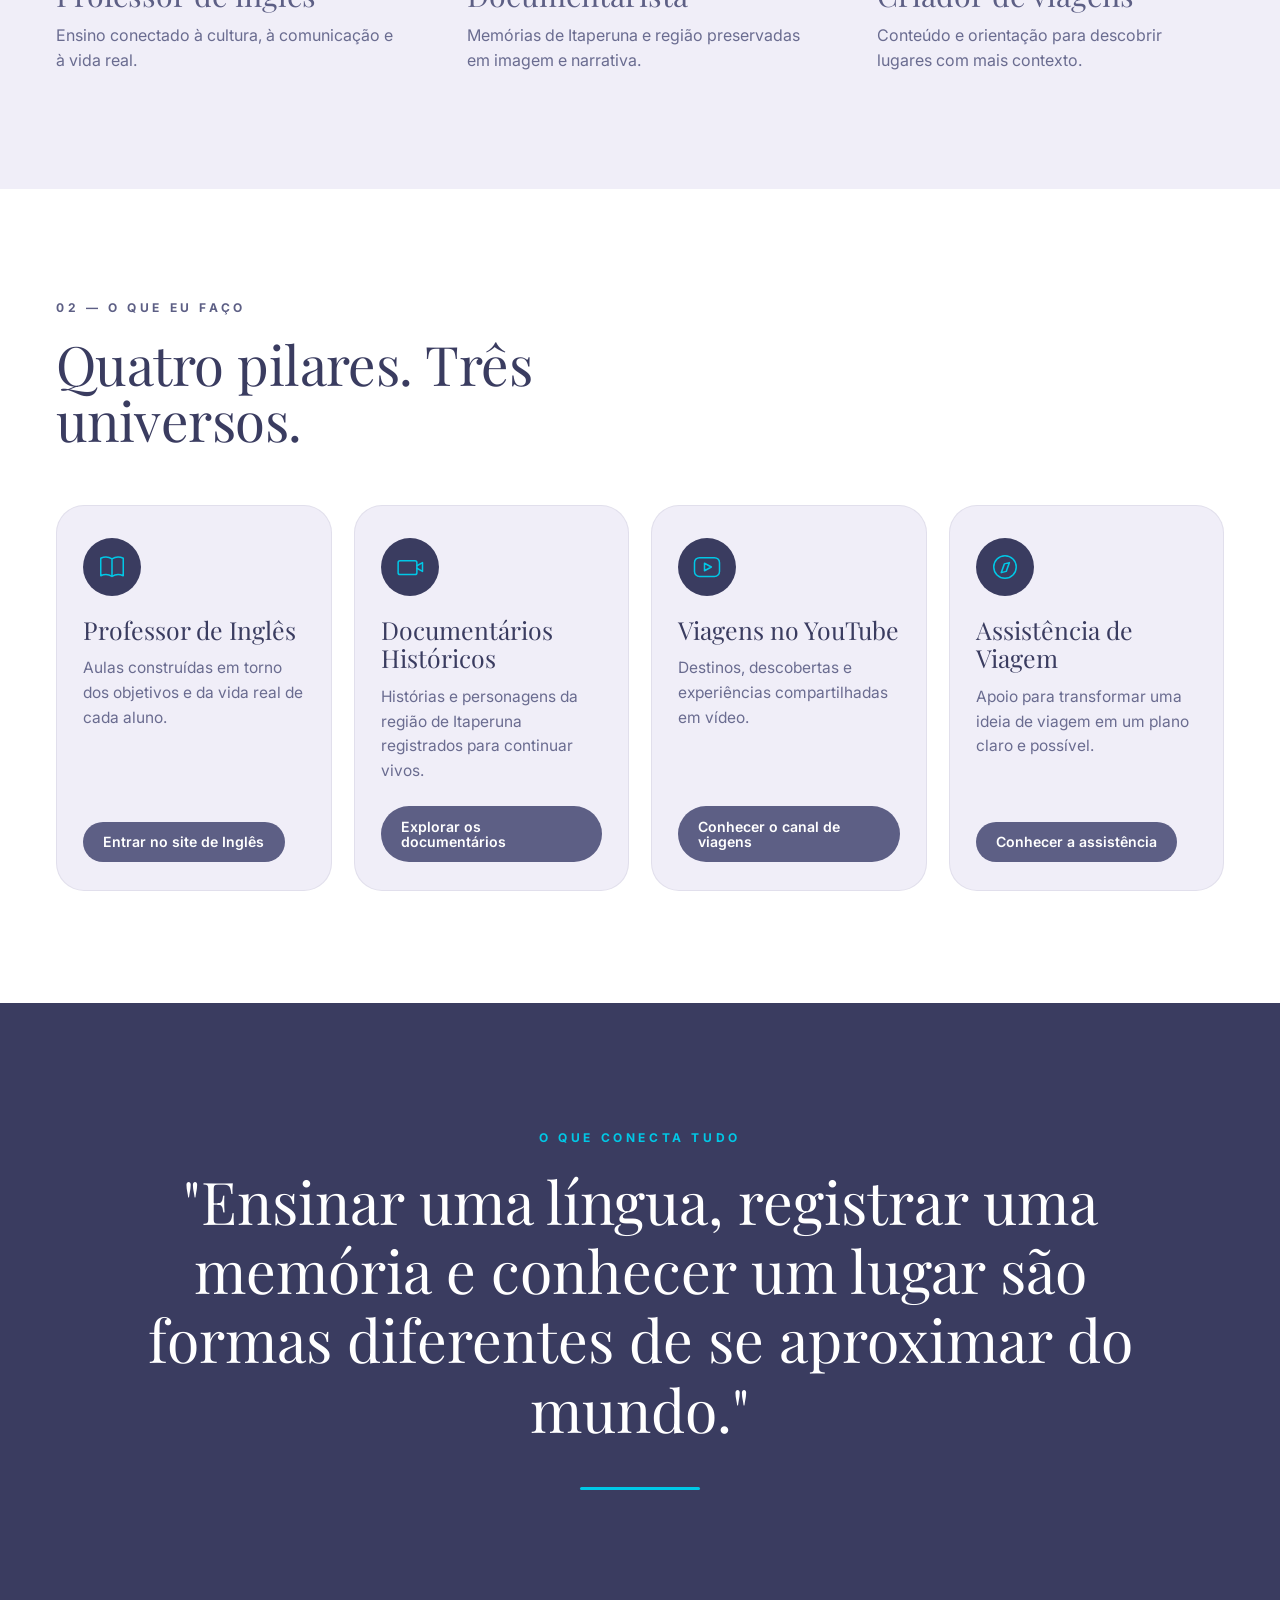
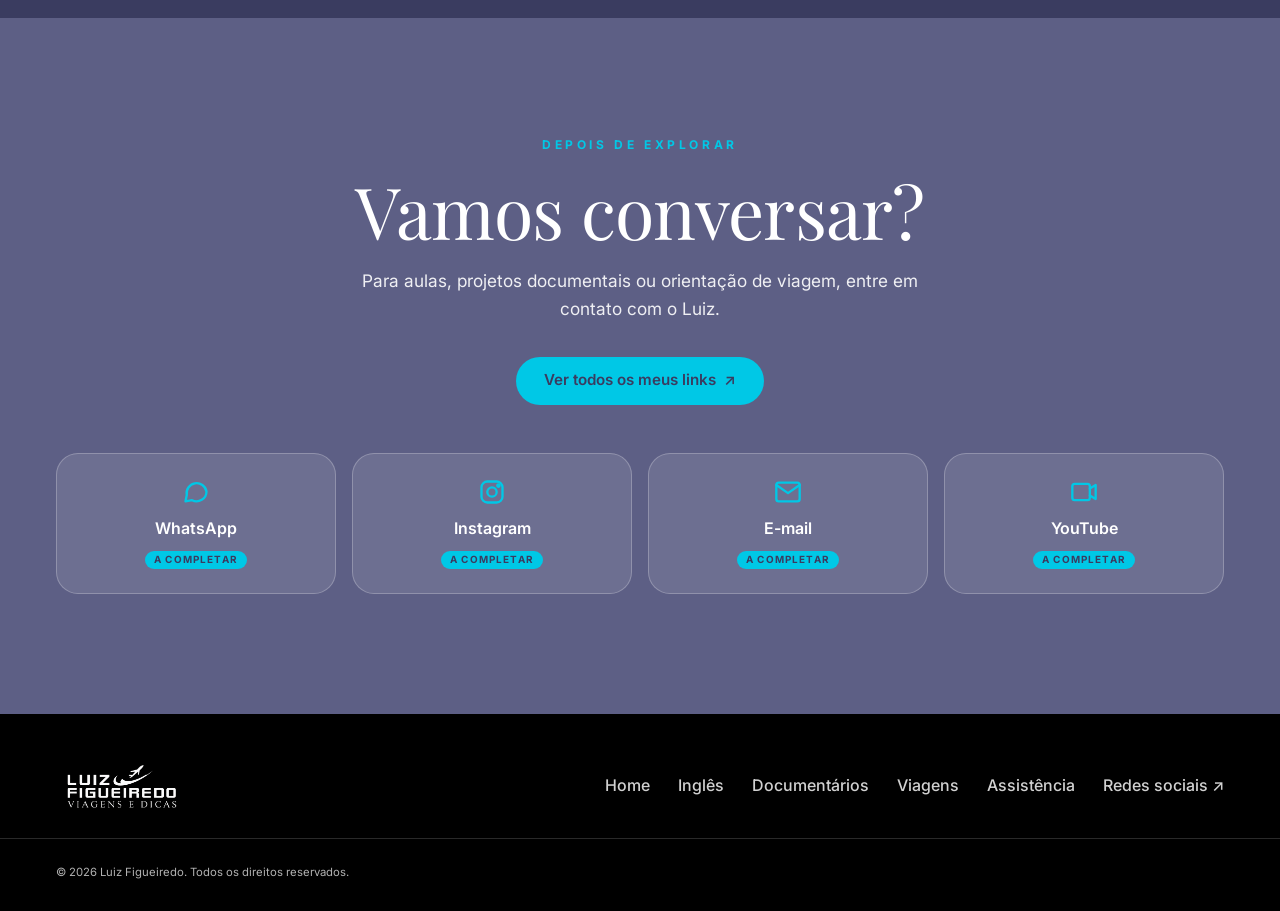
==== commit 26c31d86: "Update index.html" ====
--- a/index.html
+++ b/index.html
@@ -254,6 +254,7 @@
         <a href="ingles.html">Inglês</a>
         <a href="documentarios.html">Documentários</a>
         <a href="viagens.html">Viagens</a>
+        <a href="assistencia.html">Assistência</a>
         <a class="btn btn--sky nav__cta" href="#contato">Contato</a>
       </nav>
 
@@ -406,7 +407,7 @@
             </span>
             <h3>Assistência de Viagem</h3>
             <p>Apoio para transformar uma ideia de viagem em um plano claro e possível.</p>
-            <a class="btn btn--primary btn--sm" href="viagens.html#assistencia">Conhecer a assistência</a>
+            <a class="btn btn--primary btn--sm" href="assistencia.html">Conhecer a assistência</a>
           </article>
         </div>
       </div>
@@ -464,6 +465,7 @@
         <a href="ingles.html">Inglês</a>
         <a href="documentarios.html">Documentários</a>
         <a href="viagens.html">Viagens</a>
+        <a href="assistencia.html">Assistência</a>
         <a href="https://linktr.ee/luizfigueiredoviagens" target="_blank" rel="noopener">Redes sociais ↗</a>
       </nav>
     </div>
